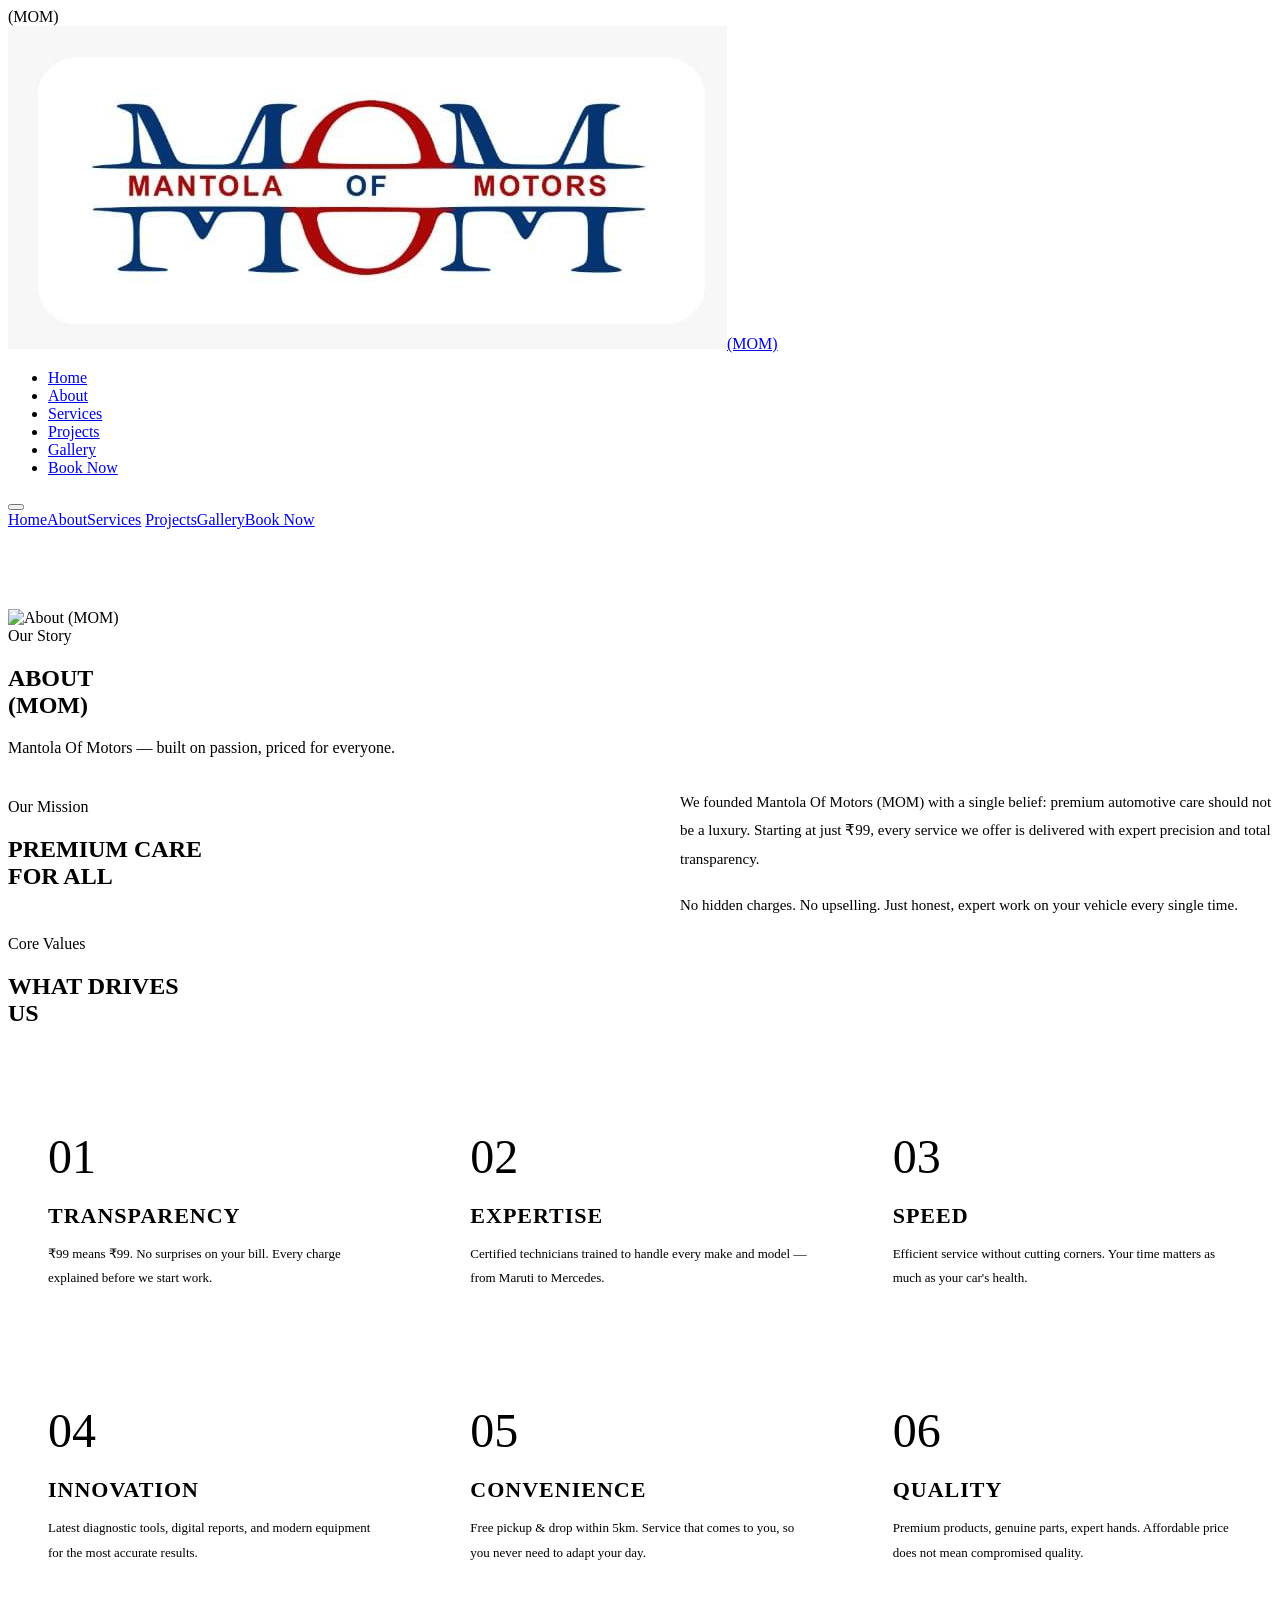
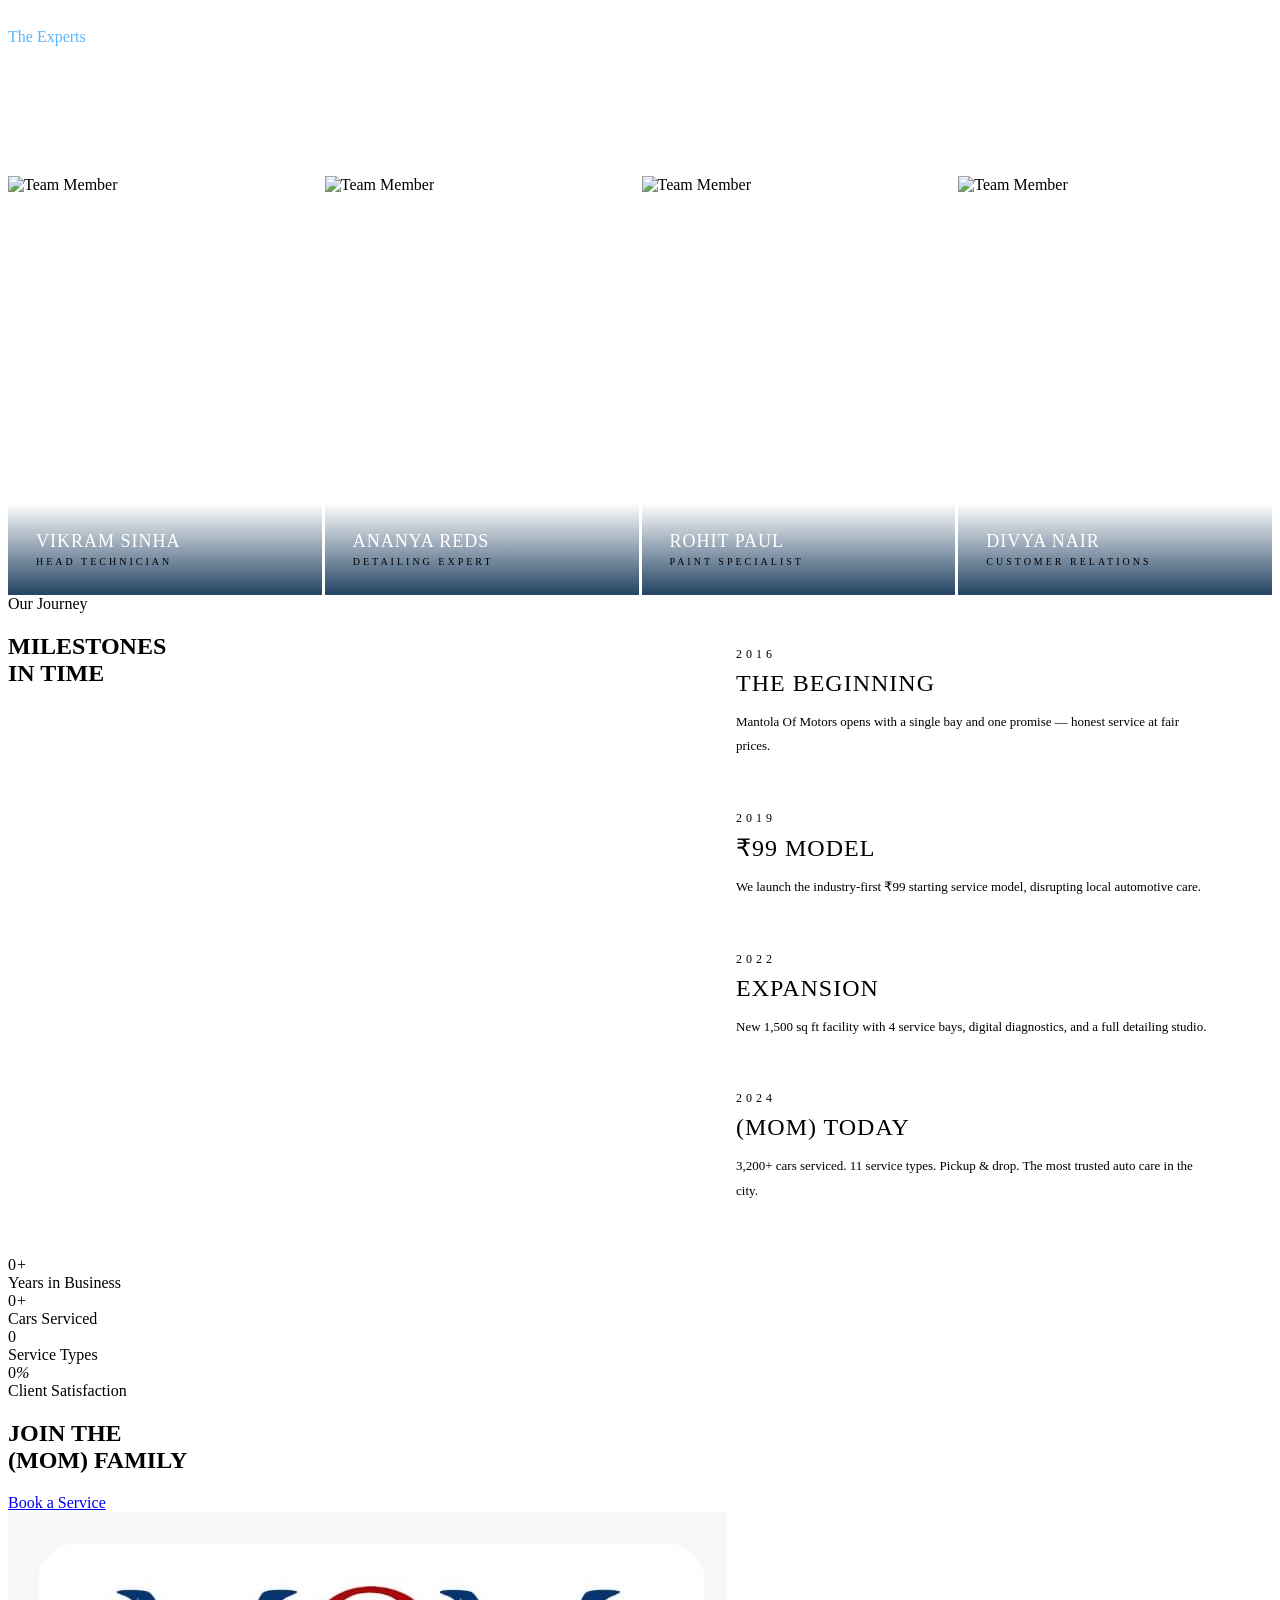
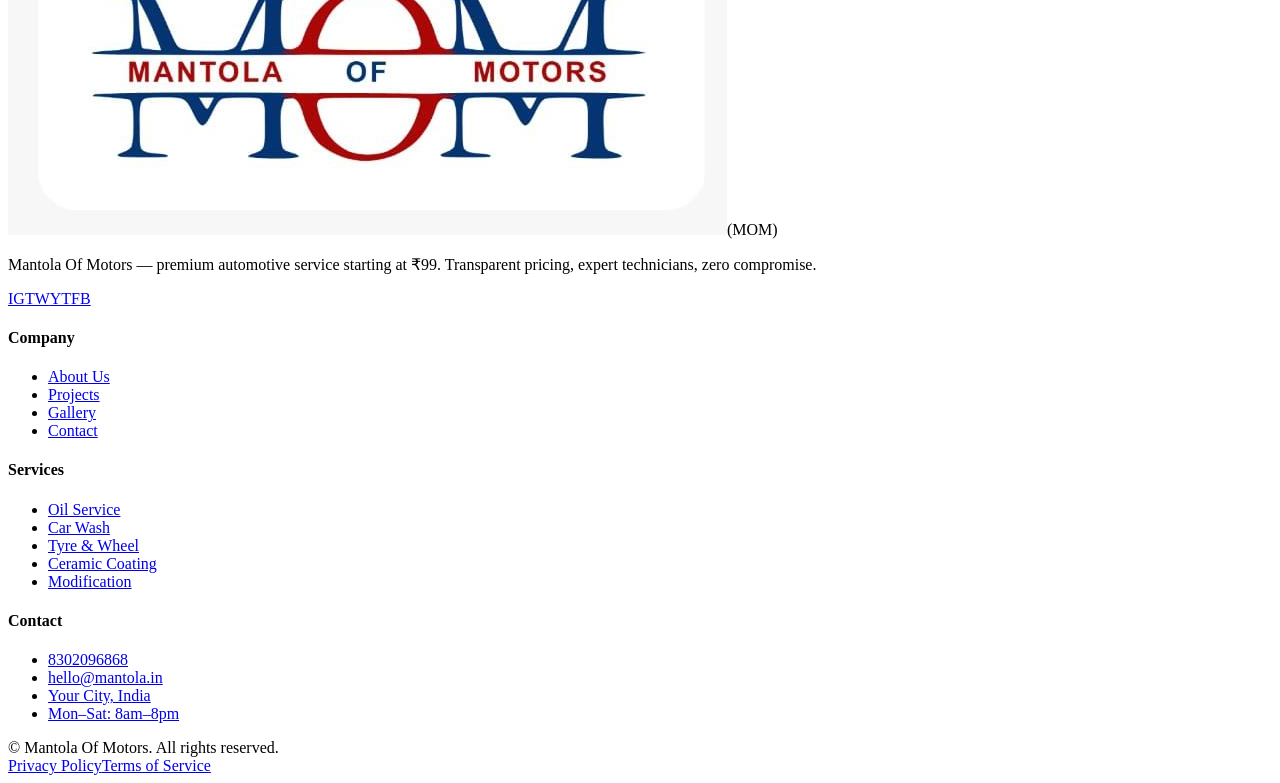
==== about.html @ 39c731e6 "Add files via upload" ====
﻿<!DOCTYPE html>
<html lang="en">
<head>
  <meta charset="UTF-8"/><meta name="viewport" content="width=device-width, initial-scale=1.0"/>
  <title>About — (MOM) Mantola Of Motors</title>
  <meta name="description" content="Discover the story, team and values behind Mantola Of Motors (MOM). Premium automotive service built on transparency, passion and expertise."/>
  
  
  <link rel="stylesheet" href="css/style.css"/><link rel="stylesheet" href="css/animations.css"/><link rel="stylesheet" href="css/responsive.css"/>
  <style>
    .values-grid{display:grid;grid-template-columns:repeat(3,1fr);gap:3px;margin-top:56px;}
    .value-card{background:var(--clr-white);border:1.5px solid var(--clr-border);padding:50px 40px;transition:border-color 0.4s,box-shadow 0.4s;}
    .value-card:hover{border-color:var(--clr-blue-deep);box-shadow:0 10px 36px var(--clr-shadow);}
    .value-num{font-family:var(--font-display);font-size:48px;color:var(--clr-blue-light);line-height:1;margin-bottom:16px;}
    .value-title{font-family:var(--font-display);font-size:22px;color:var(--clr-blue-navy);letter-spacing:1px;margin-bottom:12px;}
    .value-text{font-size:13px;color:var(--clr-text-muted);line-height:1.9;}
    .team-grid{display:grid;grid-template-columns:repeat(4,1fr);gap:3px;margin-top:56px;}
    .team-card{position:relative;overflow:hidden;aspect-ratio:3/4;}
    .team-card img{transition:transform 0.8s var(--ease-premium);filter:saturate(0.8);}
    .team-card:hover img{transform:scale(1.05);filter:saturate(1);}
    .team-card-info{position:absolute;bottom:0;left:0;right:0;padding:28px;background:linear-gradient(to top,rgba(11,47,82,0.9),transparent);}
    .team-name{font-family:var(--font-display);font-size:18px;color:white;letter-spacing:1px;}
    .team-role{font-size:10px;letter-spacing:3px;color:var(--clr-blue-mid);text-transform:uppercase;margin-top:4px;}
    .timeline{position:relative;padding-left:56px;margin-top:52px;}
    .timeline::before{content:'';position:absolute;left:0;top:0;bottom:0;width:2px;background:var(--clr-border);}
    .timeline-item{position:relative;margin-bottom:52px;}
    .timeline-item::before{content:'';position:absolute;left:-60px;top:8px;width:10px;height:10px;border-radius:50%;background:var(--clr-blue-mid);box-shadow:0 0 0 4px var(--clr-blue-light);}
    .timeline-year{font-family:var(--font-display);font-size:12px;letter-spacing:4px;color:var(--clr-blue-mid);margin-bottom:8px;}
    .timeline-event{font-family:var(--font-display);font-size:24px;color:var(--clr-blue-navy);letter-spacing:1px;margin-bottom:8px;}
    .timeline-desc{font-size:13px;color:var(--clr-text-muted);line-height:1.9;max-width:480px;}
    @media(max-width:1024px){.values-grid{grid-template-columns:1fr 1fr;}.team-grid{grid-template-columns:1fr 1fr;}}
    @media(max-width:640px){.values-grid{grid-template-columns:1fr;}.timeline{padding-left:36px;}}
  </style>
</head>
<body>
<div id="page-loader" aria-hidden="true"><span class="loader-logo">(MOM)</span><div class="loader-bar-wrap"><div class="loader-bar"></div></div></div>
<header>
  <nav class="navbar nav-scrolled" id="navbar">
    <a href="index.html" class="nav-logo"><img src="logo.png" alt="(MOM)" class="nav-logo-img"/><span class="nav-logo-text">(MOM)</span></a>
    <ul class="nav-links">
      <li><a href="index.html">Home</a></li><li><a href="about.html" class="active">About</a></li>
      <li><a href="services.html">Services</a></li><li><a href="projects.html">Projects</a></li>
      <li><a href="gallery.html">Gallery</a></li><li><a href="contact.html" class="nav-cta">Book Now</a></li>
    </ul>
    <button class="nav-hamburger" id="hamburger" aria-label="Toggle Menu"><span></span><span></span><span></span></button>
  </nav>
  <nav class="nav-mobile" id="nav-mobile">
    <a href="index.html">Home</a><a href="about.html">About</a><a href="services.html">Services</a>
    <a href="projects.html">Projects</a><a href="gallery.html">Gallery</a><a href="contact.html">Book Now</a>
  </nav>
</header>
<main>
  <section class="page-hero" style="padding-top:80px">
    <div class="page-hero-bg"><img src="images/about/about-main.jpg" alt="About (MOM)"/></div>
    <div class="container page-hero-content">
      <span class="page-hero-label">Our Story</span>
      <h1 class="page-hero-title reveal">ABOUT<br/>(MOM)</h1>
      <p class="page-hero-sub reveal">Mantola Of Motors — built on passion, priced for everyone.</p>
    </div>
  </section>

  <section class="section">
    <div class="container">
      <div style="display:grid;grid-template-columns:1fr 1fr;gap:80px;align-items:center">
        <div>
          <div class="section-label reveal"><span>Our Mission</span></div>
          <h2 class="section-title reveal" style="transition-delay:0.1s">PREMIUM CARE<br/>FOR ALL</h2>
        </div>
        <div>
          <p style="font-size:15px;color:var(--clr-text-mid);line-height:1.9" class="reveal">We founded Mantola Of Motors (MOM) with a single belief: premium automotive care should not be a luxury. Starting at just ₹99, every service we offer is delivered with expert precision and total transparency.</p>
          <p style="font-size:15px;color:var(--clr-text-mid);line-height:1.9;margin-top:18px" class="reveal" style="transition-delay:0.15s">No hidden charges. No upselling. Just honest, expert work on your vehicle every single time.</p>
        </div>
      </div>
    </div>
  </section>
  <div class="divider"></div>

  <section class="section" style="background:var(--clr-bg)">
    <div class="container">
      <div class="section-label reveal"><span>Core Values</span></div>
      <h2 class="section-title reveal" style="transition-delay:0.1s">WHAT DRIVES<br/>US</h2>
      <div class="values-grid stagger-children">
        <div class="value-card"><div class="value-num">01</div><h3 class="value-title">TRANSPARENCY</h3><p class="value-text">₹99 means ₹99. No surprises on your bill. Every charge explained before we start work.</p></div>
        <div class="value-card"><div class="value-num">02</div><h3 class="value-title">EXPERTISE</h3><p class="value-text">Certified technicians trained to handle every make and model — from Maruti to Mercedes.</p></div>
        <div class="value-card"><div class="value-num">03</div><h3 class="value-title">SPEED</h3><p class="value-text">Efficient service without cutting corners. Your time matters as much as your car's health.</p></div>
        <div class="value-card"><div class="value-num">04</div><h3 class="value-title">INNOVATION</h3><p class="value-text">Latest diagnostic tools, digital reports, and modern equipment for the most accurate results.</p></div>
        <div class="value-card"><div class="value-num">05</div><h3 class="value-title">CONVENIENCE</h3><p class="value-text">Free pickup &amp; drop within 5km. Service that comes to you, so you never need to adapt your day.</p></div>
        <div class="value-card"><div class="value-num">06</div><h3 class="value-title">QUALITY</h3><p class="value-text">Premium products, genuine parts, expert hands. Affordable price does not mean compromised quality.</p></div>
      </div>
    </div>
  </section>

  <section class="section" style="background:var(--clr-blue-navy)">
    <div class="container">
      <div class="section-label reveal" style="--clr-blue-mid:#58b7ff"><span style="color:var(--clr-blue-mid)">The Experts</span></div>
      <h2 class="section-title reveal" style="color:white;transition-delay:0.1s">MEET THE<br/>TEAM</h2>
      <div class="team-grid">
        <div class="team-card img-reveal"><img src="images/about/team1.jpg" alt="Team Member"/><div class="team-card-info"><div class="team-name">VIKRAM SINHA</div><div class="team-role">Head Technician</div></div></div>
        <div class="team-card img-reveal"><img src="images/about/team2.jpg" alt="Team Member"/><div class="team-card-info"><div class="team-name">ANANYA REDS</div><div class="team-role">Detailing Expert</div></div></div>
        <div class="team-card img-reveal"><img src="images/about/team3.jpg" alt="Team Member"/><div class="team-card-info"><div class="team-name">ROHIT PAUL</div><div class="team-role">Paint Specialist</div></div></div>
        <div class="team-card img-reveal"><img src="images/about/team4.jpg" alt="Team Member"/><div class="team-card-info"><div class="team-name">DIVYA NAIR</div><div class="team-role">Customer Relations</div></div></div>
      </div>
    </div>
  </section>

  <section class="section">
    <div class="container">
      <div style="display:grid;grid-template-columns:1fr 1fr;gap:80px">
        <div><div class="section-label reveal"><span>Our Journey</span></div><h2 class="section-title reveal" style="transition-delay:0.1s">MILESTONES<br/>IN TIME</h2></div>
        <div class="timeline">
          <div class="timeline-item reveal"><div class="timeline-year">2016</div><div class="timeline-event">THE BEGINNING</div><p class="timeline-desc">Mantola Of Motors opens with a single bay and one promise — honest service at fair prices.</p></div>
          <div class="timeline-item reveal" style="transition-delay:0.1s"><div class="timeline-year">2019</div><div class="timeline-event">₹99 MODEL</div><p class="timeline-desc">We launch the industry-first ₹99 starting service model, disrupting local automotive care.</p></div>
          <div class="timeline-item reveal" style="transition-delay:0.2s"><div class="timeline-year">2022</div><div class="timeline-event">EXPANSION</div><p class="timeline-desc">New 1,500 sq ft facility with 4 service bays, digital diagnostics, and a full detailing studio.</p></div>
          <div class="timeline-item reveal" style="transition-delay:0.3s"><div class="timeline-year">2024</div><div class="timeline-event">(MOM) TODAY</div><p class="timeline-desc">3,200+ cars serviced. 11 service types. Pickup &amp; drop. The most trusted auto care in the city.</p></div>
        </div>
      </div>
    </div>
  </section>

  <section class="stats-section">
    <div class="stats-grid">
      <div class="stat-item reveal"><div class="stat-number"><span data-count="8">0</span><em>+</em></div><div class="stat-label">Years in Business</div></div>
      <div class="stat-item reveal" style="transition-delay:0.1s"><div class="stat-number"><span data-count="3200">0</span><em>+</em></div><div class="stat-label">Cars Serviced</div></div>
      <div class="stat-item reveal" style="transition-delay:0.2s"><div class="stat-number"><span data-count="11">0</span></div><div class="stat-label">Service Types</div></div>
      <div class="stat-item reveal" style="transition-delay:0.3s"><div class="stat-number"><span data-count="99">0</span><em>%</em></div><div class="stat-label">Client Satisfaction</div></div>
    </div>
  </section>

  <section class="cta-section">
    <div class="cta-content container">
      <h2 class="cta-title reveal">JOIN THE<br/>(MOM) FAMILY</h2>
      <div class="cta-buttons">
        <a href="contact.html" class="btn btn-white btn-arrow">Book a Service</a>
        <a href="services.html" class="btn" style="border-color:rgba(255,255,255,0.35);color:white;background:transparent">Our Services</a>
      </div>
    </div>
  </section>
</main>

<footer class="footer">
  <div class="container">
    <div class="footer-grid">
      <div class="footer-brand"><div class="footer-brand-logo"><img src="logo.png" alt="(MOM)"/><span class="footer-brand-name">(MOM)</span></div><p class="footer-tagline">Mantola Of Motors — premium automotive service starting at ₹99. Transparent pricing, expert technicians, zero compromise.</p><div class="footer-social"><a href="#" aria-label="Instagram">IG</a><a href="#" aria-label="Twitter">TW</a><a href="#" aria-label="YouTube">YT</a><a href="#" aria-label="Facebook">FB</a></div></div>
      <div class="footer-col"><h4 class="footer-col-title">Company</h4><ul class="footer-col-links"><li><a href="about.html">About Us</a></li><li><a href="projects.html">Projects</a></li><li><a href="gallery.html">Gallery</a></li><li><a href="contact.html">Contact</a></li></ul></div>
      <div class="footer-col"><h4 class="footer-col-title">Services</h4><ul class="footer-col-links"><li><a href="service-pages/engine-service.html">Oil Service</a></li><li><a href="service-pages/car-wash.html">Car Wash</a></li><li><a href="service-pages/tire-service.html">Tyre &amp; Wheel</a></li><li><a href="service-pages/ceramic-coating.html">Ceramic Coating</a></li><li><a href="service-pages/modification.html">Modification</a></li></ul></div>
      <div class="footer-col"><h4 class="footer-col-title">Contact</h4><ul class="footer-col-links"><li><a href="tel:8302096868">8302096868</a></li><li><a href="mailto:hello@mantola.in">hello@mantola.in</a></li><li><a href="#">Your City, India</a></li><li><a href="#">Mon–Sat: 8am–8pm</a></li></ul></div>
    </div>
    <div class="footer-bottom"><span class="footer-copy">&copy; <span data-year></span> Mantola Of Motors. All rights reserved.</span><div class="footer-legal"><a href="#">Privacy Policy</a><a href="#">Terms of Service</a></div></div>
  </div>
</footer>
<script src="js/main.js"></script><script src="js/navigation.js"></script><script src="js/animations.js"></script>
</body></html>
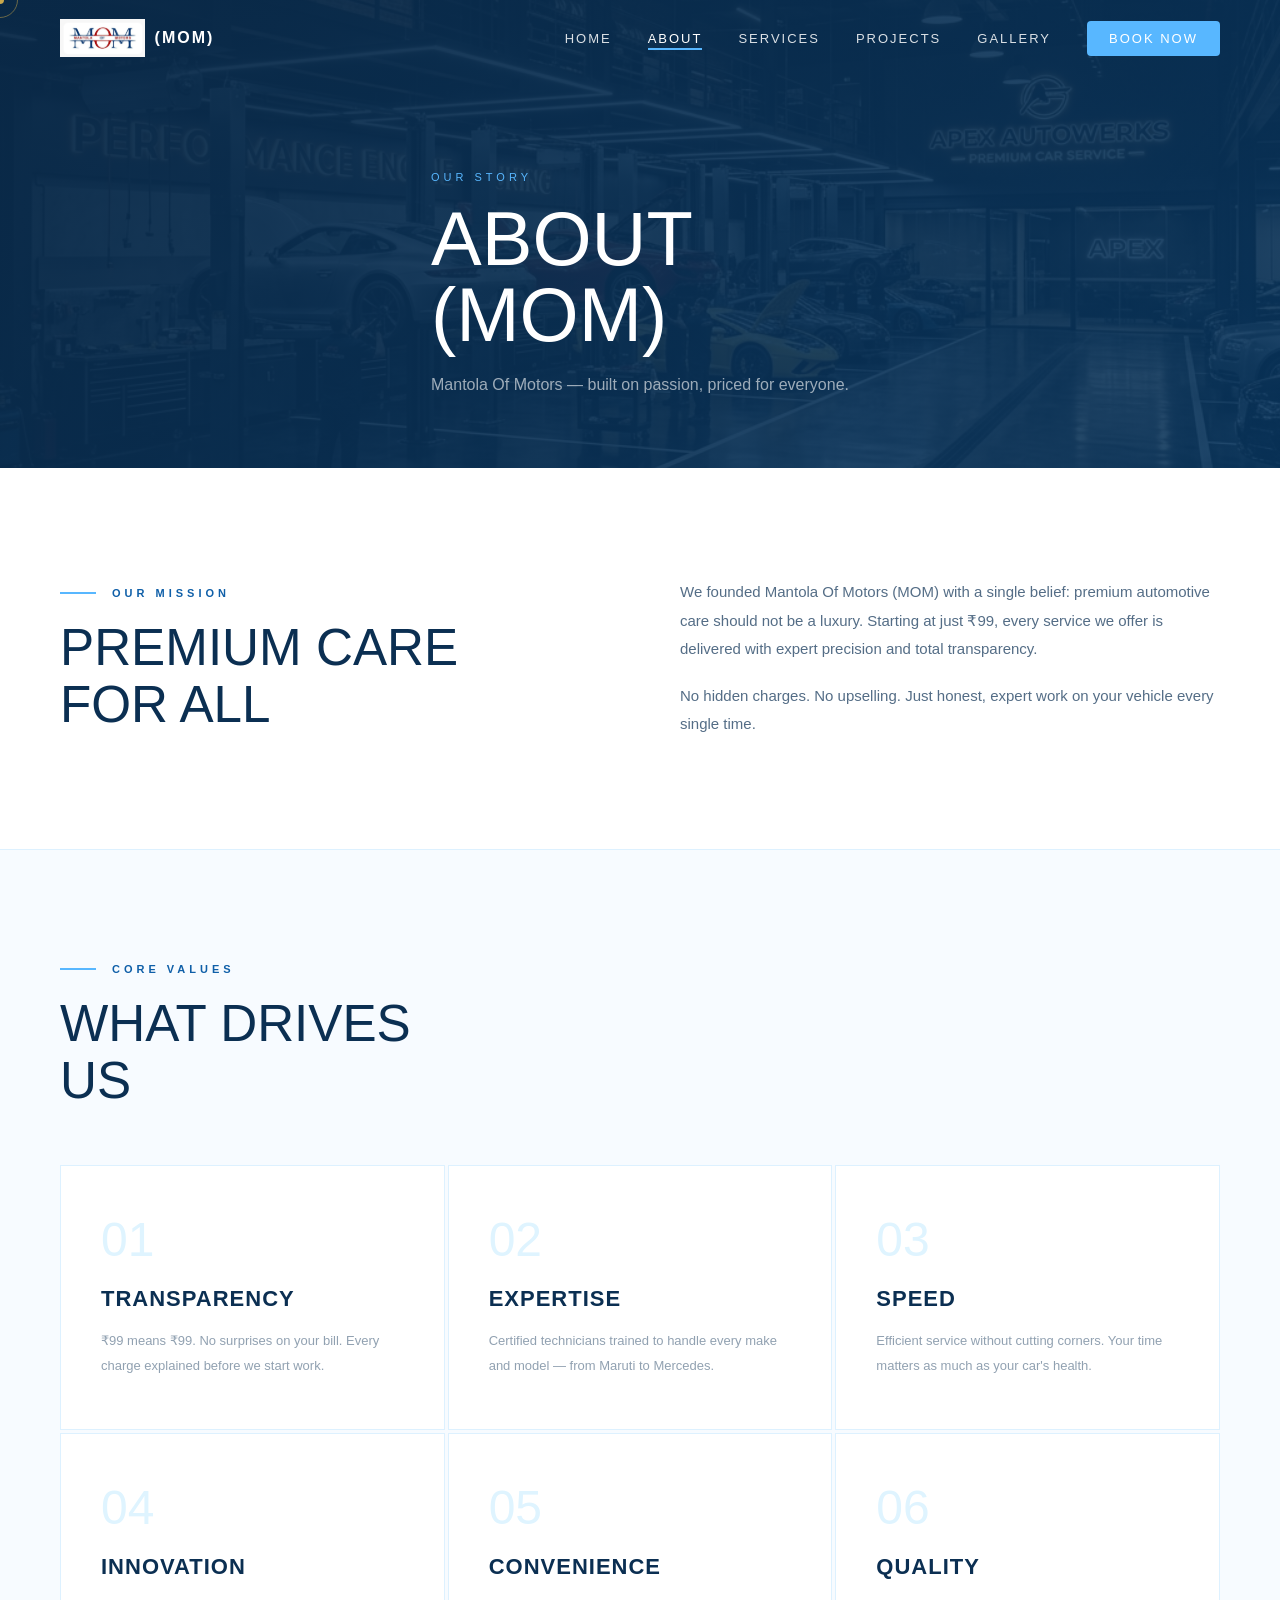
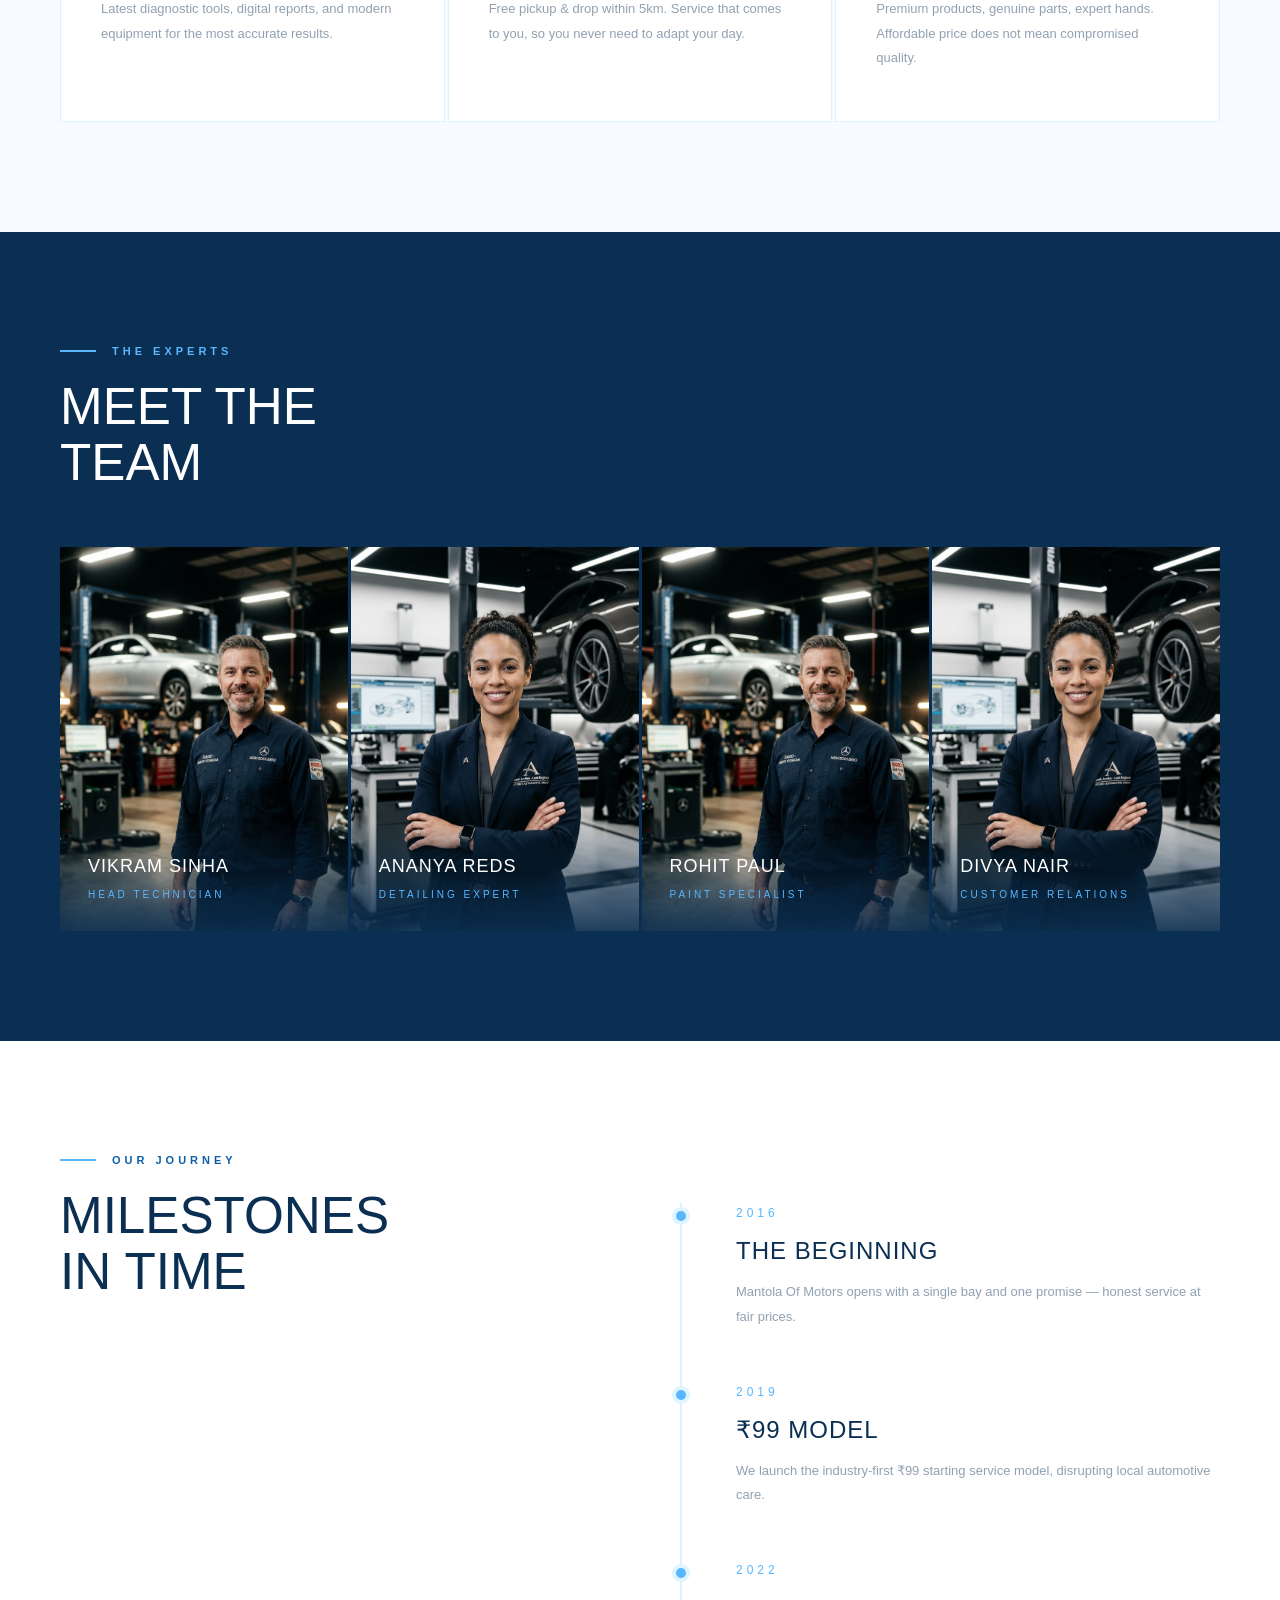
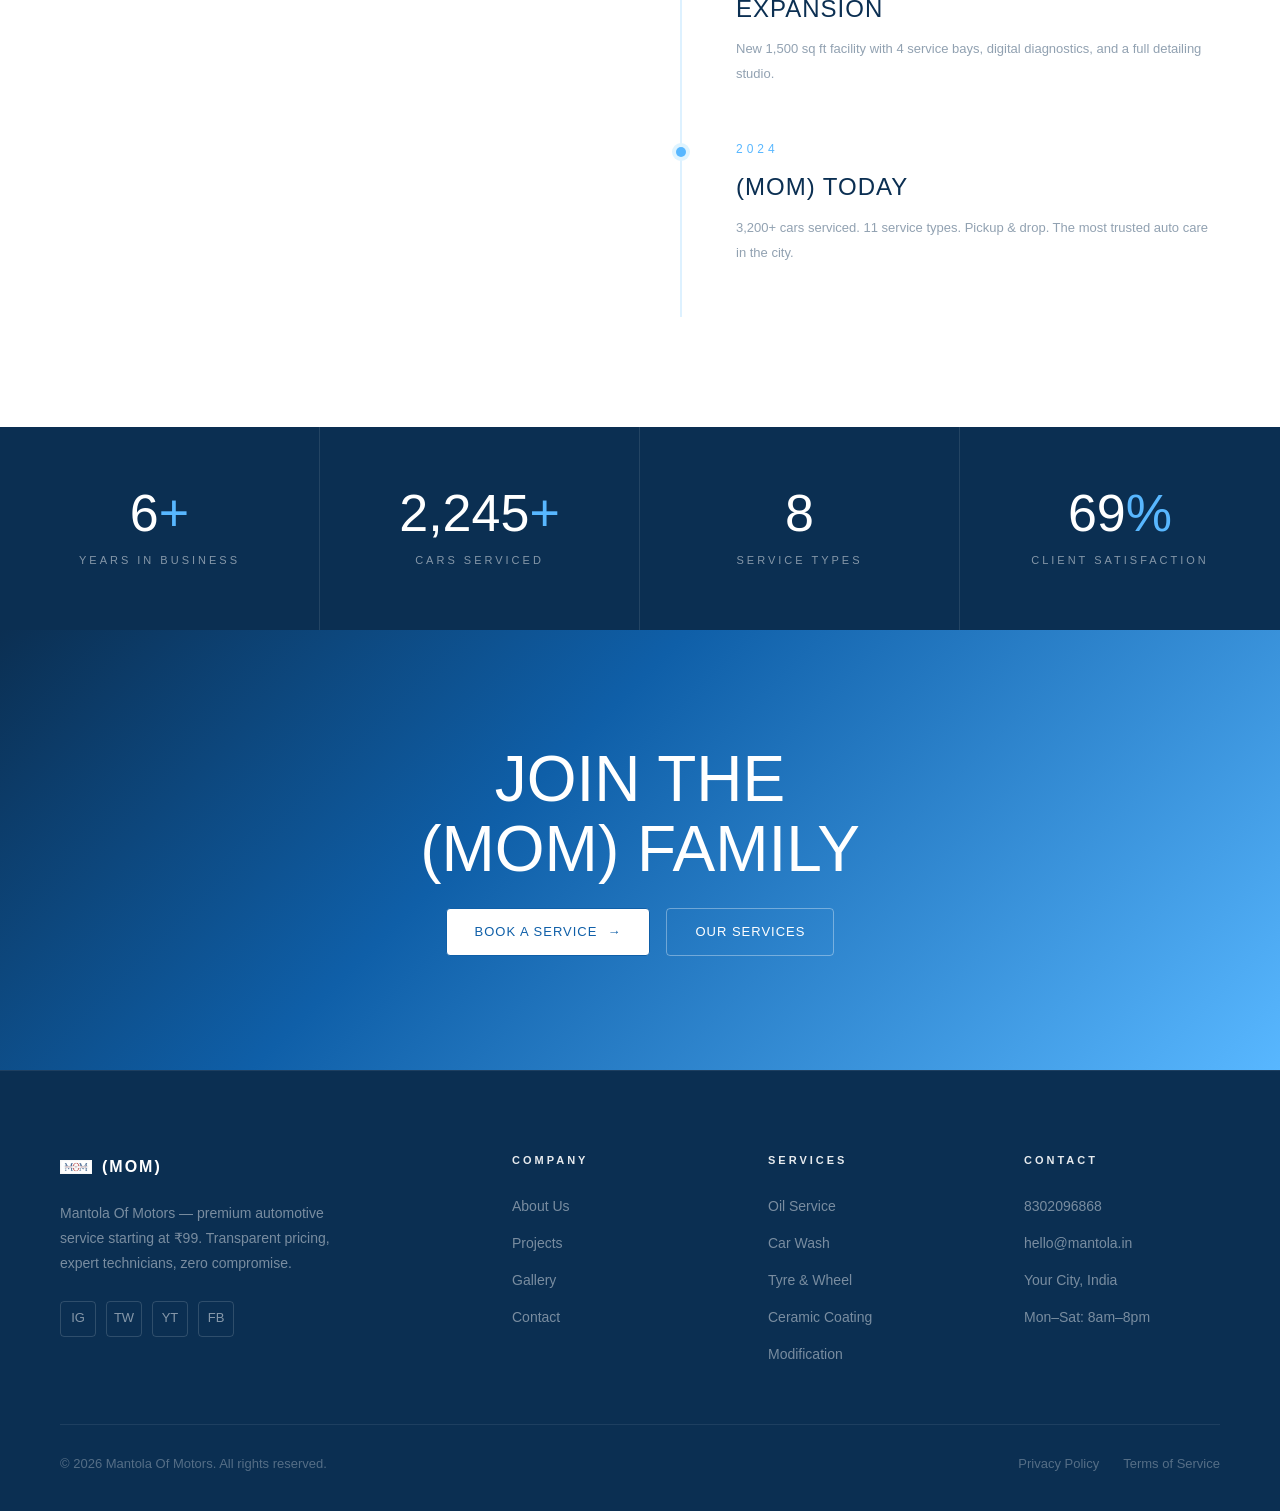
==== commit e6be0a68: "Update loader logo text from '(MOM)' to 'MOM'" ====
--- a/about.html
+++ b/about.html
@@ -1,153 +1,153 @@
-﻿<!DOCTYPE html>
-<html lang="en">
-<head>
-  <meta charset="UTF-8"/><meta name="viewport" content="width=device-width, initial-scale=1.0"/>
-  <title>About — (MOM) Mantola Of Motors</title>
-  <meta name="description" content="Discover the story, team and values behind Mantola Of Motors (MOM). Premium automotive service built on transparency, passion and expertise."/>
-  
-  
-  <link rel="stylesheet" href="css/style.css"/><link rel="stylesheet" href="css/animations.css"/><link rel="stylesheet" href="css/responsive.css"/>
-  <style>
-    .values-grid{display:grid;grid-template-columns:repeat(3,1fr);gap:3px;margin-top:56px;}
-    .value-card{background:var(--clr-white);border:1.5px solid var(--clr-border);padding:50px 40px;transition:border-color 0.4s,box-shadow 0.4s;}
-    .value-card:hover{border-color:var(--clr-blue-deep);box-shadow:0 10px 36px var(--clr-shadow);}
-    .value-num{font-family:var(--font-display);font-size:48px;color:var(--clr-blue-light);line-height:1;margin-bottom:16px;}
-    .value-title{font-family:var(--font-display);font-size:22px;color:var(--clr-blue-navy);letter-spacing:1px;margin-bottom:12px;}
-    .value-text{font-size:13px;color:var(--clr-text-muted);line-height:1.9;}
-    .team-grid{display:grid;grid-template-columns:repeat(4,1fr);gap:3px;margin-top:56px;}
-    .team-card{position:relative;overflow:hidden;aspect-ratio:3/4;}
-    .team-card img{transition:transform 0.8s var(--ease-premium);filter:saturate(0.8);}
-    .team-card:hover img{transform:scale(1.05);filter:saturate(1);}
-    .team-card-info{position:absolute;bottom:0;left:0;right:0;padding:28px;background:linear-gradient(to top,rgba(11,47,82,0.9),transparent);}
-    .team-name{font-family:var(--font-display);font-size:18px;color:white;letter-spacing:1px;}
-    .team-role{font-size:10px;letter-spacing:3px;color:var(--clr-blue-mid);text-transform:uppercase;margin-top:4px;}
-    .timeline{position:relative;padding-left:56px;margin-top:52px;}
-    .timeline::before{content:'';position:absolute;left:0;top:0;bottom:0;width:2px;background:var(--clr-border);}
-    .timeline-item{position:relative;margin-bottom:52px;}
-    .timeline-item::before{content:'';position:absolute;left:-60px;top:8px;width:10px;height:10px;border-radius:50%;background:var(--clr-blue-mid);box-shadow:0 0 0 4px var(--clr-blue-light);}
-    .timeline-year{font-family:var(--font-display);font-size:12px;letter-spacing:4px;color:var(--clr-blue-mid);margin-bottom:8px;}
-    .timeline-event{font-family:var(--font-display);font-size:24px;color:var(--clr-blue-navy);letter-spacing:1px;margin-bottom:8px;}
-    .timeline-desc{font-size:13px;color:var(--clr-text-muted);line-height:1.9;max-width:480px;}
-    @media(max-width:1024px){.values-grid{grid-template-columns:1fr 1fr;}.team-grid{grid-template-columns:1fr 1fr;}}
-    @media(max-width:640px){.values-grid{grid-template-columns:1fr;}.timeline{padding-left:36px;}}
-  </style>
-</head>
-<body>
-<div id="page-loader" aria-hidden="true"><span class="loader-logo">(MOM)</span><div class="loader-bar-wrap"><div class="loader-bar"></div></div></div>
-<header>
-  <nav class="navbar nav-scrolled" id="navbar">
-    <a href="index.html" class="nav-logo"><img src="logo.png" alt="(MOM)" class="nav-logo-img"/><span class="nav-logo-text">(MOM)</span></a>
-    <ul class="nav-links">
-      <li><a href="index.html">Home</a></li><li><a href="about.html" class="active">About</a></li>
-      <li><a href="services.html">Services</a></li><li><a href="projects.html">Projects</a></li>
-      <li><a href="gallery.html">Gallery</a></li><li><a href="contact.html" class="nav-cta">Book Now</a></li>
-    </ul>
-    <button class="nav-hamburger" id="hamburger" aria-label="Toggle Menu"><span></span><span></span><span></span></button>
-  </nav>
-  <nav class="nav-mobile" id="nav-mobile">
-    <a href="index.html">Home</a><a href="about.html">About</a><a href="services.html">Services</a>
-    <a href="projects.html">Projects</a><a href="gallery.html">Gallery</a><a href="contact.html">Book Now</a>
-  </nav>
-</header>
-<main>
-  <section class="page-hero" style="padding-top:80px">
-    <div class="page-hero-bg"><img src="images/about/about-main.jpg" alt="About (MOM)"/></div>
-    <div class="container page-hero-content">
-      <span class="page-hero-label">Our Story</span>
-      <h1 class="page-hero-title reveal">ABOUT<br/>(MOM)</h1>
-      <p class="page-hero-sub reveal">Mantola Of Motors — built on passion, priced for everyone.</p>
-    </div>
-  </section>
-
-  <section class="section">
-    <div class="container">
-      <div style="display:grid;grid-template-columns:1fr 1fr;gap:80px;align-items:center">
-        <div>
-          <div class="section-label reveal"><span>Our Mission</span></div>
-          <h2 class="section-title reveal" style="transition-delay:0.1s">PREMIUM CARE<br/>FOR ALL</h2>
-        </div>
-        <div>
-          <p style="font-size:15px;color:var(--clr-text-mid);line-height:1.9" class="reveal">We founded Mantola Of Motors (MOM) with a single belief: premium automotive care should not be a luxury. Starting at just ₹99, every service we offer is delivered with expert precision and total transparency.</p>
-          <p style="font-size:15px;color:var(--clr-text-mid);line-height:1.9;margin-top:18px" class="reveal" style="transition-delay:0.15s">No hidden charges. No upselling. Just honest, expert work on your vehicle every single time.</p>
-        </div>
-      </div>
-    </div>
-  </section>
-  <div class="divider"></div>
-
-  <section class="section" style="background:var(--clr-bg)">
-    <div class="container">
-      <div class="section-label reveal"><span>Core Values</span></div>
-      <h2 class="section-title reveal" style="transition-delay:0.1s">WHAT DRIVES<br/>US</h2>
-      <div class="values-grid stagger-children">
-        <div class="value-card"><div class="value-num">01</div><h3 class="value-title">TRANSPARENCY</h3><p class="value-text">₹99 means ₹99. No surprises on your bill. Every charge explained before we start work.</p></div>
-        <div class="value-card"><div class="value-num">02</div><h3 class="value-title">EXPERTISE</h3><p class="value-text">Certified technicians trained to handle every make and model — from Maruti to Mercedes.</p></div>
-        <div class="value-card"><div class="value-num">03</div><h3 class="value-title">SPEED</h3><p class="value-text">Efficient service without cutting corners. Your time matters as much as your car's health.</p></div>
-        <div class="value-card"><div class="value-num">04</div><h3 class="value-title">INNOVATION</h3><p class="value-text">Latest diagnostic tools, digital reports, and modern equipment for the most accurate results.</p></div>
-        <div class="value-card"><div class="value-num">05</div><h3 class="value-title">CONVENIENCE</h3><p class="value-text">Free pickup &amp; drop within 5km. Service that comes to you, so you never need to adapt your day.</p></div>
-        <div class="value-card"><div class="value-num">06</div><h3 class="value-title">QUALITY</h3><p class="value-text">Premium products, genuine parts, expert hands. Affordable price does not mean compromised quality.</p></div>
-      </div>
-    </div>
-  </section>
-
-  <section class="section" style="background:var(--clr-blue-navy)">
-    <div class="container">
-      <div class="section-label reveal" style="--clr-blue-mid:#58b7ff"><span style="color:var(--clr-blue-mid)">The Experts</span></div>
-      <h2 class="section-title reveal" style="color:white;transition-delay:0.1s">MEET THE<br/>TEAM</h2>
-      <div class="team-grid">
-        <div class="team-card img-reveal"><img src="images/about/team1.jpg" alt="Team Member"/><div class="team-card-info"><div class="team-name">VIKRAM SINHA</div><div class="team-role">Head Technician</div></div></div>
-        <div class="team-card img-reveal"><img src="images/about/team2.jpg" alt="Team Member"/><div class="team-card-info"><div class="team-name">ANANYA REDS</div><div class="team-role">Detailing Expert</div></div></div>
-        <div class="team-card img-reveal"><img src="images/about/team3.jpg" alt="Team Member"/><div class="team-card-info"><div class="team-name">ROHIT PAUL</div><div class="team-role">Paint Specialist</div></div></div>
-        <div class="team-card img-reveal"><img src="images/about/team4.jpg" alt="Team Member"/><div class="team-card-info"><div class="team-name">DIVYA NAIR</div><div class="team-role">Customer Relations</div></div></div>
-      </div>
-    </div>
-  </section>
-
-  <section class="section">
-    <div class="container">
-      <div style="display:grid;grid-template-columns:1fr 1fr;gap:80px">
-        <div><div class="section-label reveal"><span>Our Journey</span></div><h2 class="section-title reveal" style="transition-delay:0.1s">MILESTONES<br/>IN TIME</h2></div>
-        <div class="timeline">
-          <div class="timeline-item reveal"><div class="timeline-year">2016</div><div class="timeline-event">THE BEGINNING</div><p class="timeline-desc">Mantola Of Motors opens with a single bay and one promise — honest service at fair prices.</p></div>
-          <div class="timeline-item reveal" style="transition-delay:0.1s"><div class="timeline-year">2019</div><div class="timeline-event">₹99 MODEL</div><p class="timeline-desc">We launch the industry-first ₹99 starting service model, disrupting local automotive care.</p></div>
-          <div class="timeline-item reveal" style="transition-delay:0.2s"><div class="timeline-year">2022</div><div class="timeline-event">EXPANSION</div><p class="timeline-desc">New 1,500 sq ft facility with 4 service bays, digital diagnostics, and a full detailing studio.</p></div>
-          <div class="timeline-item reveal" style="transition-delay:0.3s"><div class="timeline-year">2024</div><div class="timeline-event">(MOM) TODAY</div><p class="timeline-desc">3,200+ cars serviced. 11 service types. Pickup &amp; drop. The most trusted auto care in the city.</p></div>
-        </div>
-      </div>
-    </div>
-  </section>
-
-  <section class="stats-section">
-    <div class="stats-grid">
-      <div class="stat-item reveal"><div class="stat-number"><span data-count="8">0</span><em>+</em></div><div class="stat-label">Years in Business</div></div>
-      <div class="stat-item reveal" style="transition-delay:0.1s"><div class="stat-number"><span data-count="3200">0</span><em>+</em></div><div class="stat-label">Cars Serviced</div></div>
-      <div class="stat-item reveal" style="transition-delay:0.2s"><div class="stat-number"><span data-count="11">0</span></div><div class="stat-label">Service Types</div></div>
-      <div class="stat-item reveal" style="transition-delay:0.3s"><div class="stat-number"><span data-count="99">0</span><em>%</em></div><div class="stat-label">Client Satisfaction</div></div>
-    </div>
-  </section>
-
-  <section class="cta-section">
-    <div class="cta-content container">
-      <h2 class="cta-title reveal">JOIN THE<br/>(MOM) FAMILY</h2>
-      <div class="cta-buttons">
-        <a href="contact.html" class="btn btn-white btn-arrow">Book a Service</a>
-        <a href="services.html" class="btn" style="border-color:rgba(255,255,255,0.35);color:white;background:transparent">Our Services</a>
-      </div>
-    </div>
-  </section>
-</main>
-
-<footer class="footer">
-  <div class="container">
-    <div class="footer-grid">
-      <div class="footer-brand"><div class="footer-brand-logo"><img src="logo.png" alt="(MOM)"/><span class="footer-brand-name">(MOM)</span></div><p class="footer-tagline">Mantola Of Motors — premium automotive service starting at ₹99. Transparent pricing, expert technicians, zero compromise.</p><div class="footer-social"><a href="#" aria-label="Instagram">IG</a><a href="#" aria-label="Twitter">TW</a><a href="#" aria-label="YouTube">YT</a><a href="#" aria-label="Facebook">FB</a></div></div>
-      <div class="footer-col"><h4 class="footer-col-title">Company</h4><ul class="footer-col-links"><li><a href="about.html">About Us</a></li><li><a href="projects.html">Projects</a></li><li><a href="gallery.html">Gallery</a></li><li><a href="contact.html">Contact</a></li></ul></div>
-      <div class="footer-col"><h4 class="footer-col-title">Services</h4><ul class="footer-col-links"><li><a href="service-pages/engine-service.html">Oil Service</a></li><li><a href="service-pages/car-wash.html">Car Wash</a></li><li><a href="service-pages/tire-service.html">Tyre &amp; Wheel</a></li><li><a href="service-pages/ceramic-coating.html">Ceramic Coating</a></li><li><a href="service-pages/modification.html">Modification</a></li></ul></div>
-      <div class="footer-col"><h4 class="footer-col-title">Contact</h4><ul class="footer-col-links"><li><a href="tel:8302096868">8302096868</a></li><li><a href="mailto:hello@mantola.in">hello@mantola.in</a></li><li><a href="#">Your City, India</a></li><li><a href="#">Mon–Sat: 8am–8pm</a></li></ul></div>
-    </div>
-    <div class="footer-bottom"><span class="footer-copy">&copy; <span data-year></span> Mantola Of Motors. All rights reserved.</span><div class="footer-legal"><a href="#">Privacy Policy</a><a href="#">Terms of Service</a></div></div>
-  </div>
-</footer>
-<script src="js/main.js"></script><script src="js/navigation.js"></script><script src="js/animations.js"></script>
-</body></html>
+﻿<!DOCTYPE html>
+<html lang="en">
+<head>
+  <meta charset="UTF-8"/><meta name="viewport" content="width=device-width, initial-scale=1.0"/>
+  <title>About — (MOM) Mantola Of Motors</title>
+  <meta name="description" content="Discover the story, team and values behind Mantola Of Motors (MOM). Premium automotive service built on transparency, passion and expertise."/>
+  
+  
+  <link rel="stylesheet" href="css/style.css"/><link rel="stylesheet" href="css/animations.css"/><link rel="stylesheet" href="css/responsive.css"/>
+  <style>
+    .values-grid{display:grid;grid-template-columns:repeat(3,1fr);gap:3px;margin-top:56px;}
+    .value-card{background:var(--clr-white);border:1.5px solid var(--clr-border);padding:50px 40px;transition:border-color 0.4s,box-shadow 0.4s;}
+    .value-card:hover{border-color:var(--clr-blue-deep);box-shadow:0 10px 36px var(--clr-shadow);}
+    .value-num{font-family:var(--font-display);font-size:48px;color:var(--clr-blue-light);line-height:1;margin-bottom:16px;}
+    .value-title{font-family:var(--font-display);font-size:22px;color:var(--clr-blue-navy);letter-spacing:1px;margin-bottom:12px;}
+    .value-text{font-size:13px;color:var(--clr-text-muted);line-height:1.9;}
+    .team-grid{display:grid;grid-template-columns:repeat(4,1fr);gap:3px;margin-top:56px;}
+    .team-card{position:relative;overflow:hidden;aspect-ratio:3/4;}
+    .team-card img{transition:transform 0.8s var(--ease-premium);filter:saturate(0.8);}
+    .team-card:hover img{transform:scale(1.05);filter:saturate(1);}
+    .team-card-info{position:absolute;bottom:0;left:0;right:0;padding:28px;background:linear-gradient(to top,rgba(11,47,82,0.9),transparent);}
+    .team-name{font-family:var(--font-display);font-size:18px;color:white;letter-spacing:1px;}
+    .team-role{font-size:10px;letter-spacing:3px;color:var(--clr-blue-mid);text-transform:uppercase;margin-top:4px;}
+    .timeline{position:relative;padding-left:56px;margin-top:52px;}
+    .timeline::before{content:'';position:absolute;left:0;top:0;bottom:0;width:2px;background:var(--clr-border);}
+    .timeline-item{position:relative;margin-bottom:52px;}
+    .timeline-item::before{content:'';position:absolute;left:-60px;top:8px;width:10px;height:10px;border-radius:50%;background:var(--clr-blue-mid);box-shadow:0 0 0 4px var(--clr-blue-light);}
+    .timeline-year{font-family:var(--font-display);font-size:12px;letter-spacing:4px;color:var(--clr-blue-mid);margin-bottom:8px;}
+    .timeline-event{font-family:var(--font-display);font-size:24px;color:var(--clr-blue-navy);letter-spacing:1px;margin-bottom:8px;}
+    .timeline-desc{font-size:13px;color:var(--clr-text-muted);line-height:1.9;max-width:480px;}
+    @media(max-width:1024px){.values-grid{grid-template-columns:1fr 1fr;}.team-grid{grid-template-columns:1fr 1fr;}}
+    @media(max-width:640px){.values-grid{grid-template-columns:1fr;}.timeline{padding-left:36px;}}
+  </style>
+</head>
+<body>
+<div id="page-loader" aria-hidden="true"><span class="loader-logo">MOM</span><div class="loader-bar-wrap"><div class="loader-bar"></div></div></div>
+<header>
+  <nav class="navbar nav-scrolled" id="navbar">
+    <a href="index.html" class="nav-logo"><img src="logo.png" alt="MOM" class="nav-logo-img"/><span class="nav-logo-text">(MOM)</span></a>
+    <ul class="nav-links">
+      <li><a href="index.html">Home</a></li><li><a href="about.html" class="active">About</a></li>
+      <li><a href="services.html">Services</a></li><li><a href="projects.html">Projects</a></li>
+      <li><a href="gallery.html">Gallery</a></li><li><a href="contact.html" class="nav-cta">Book Now</a></li>
+    </ul>
+    <button class="nav-hamburger" id="hamburger" aria-label="Toggle Menu"><span></span><span></span><span></span></button>
+  </nav>
+  <nav class="nav-mobile" id="nav-mobile">
+    <a href="index.html">Home</a><a href="about.html">About</a><a href="services.html">Services</a>
+    <a href="projects.html">Projects</a><a href="gallery.html">Gallery</a><a href="contact.html">Book Now</a>
+  </nav>
+</header>
+<main>
+  <section class="page-hero" style="padding-top:80px">
+    <div class="page-hero-bg"><img src="images/about/about-main.jpg" alt="About (MOM)"/></div>
+    <div class="container page-hero-content">
+      <span class="page-hero-label">Our Story</span>
+      <h1 class="page-hero-title reveal">ABOUT<br/>(MOM)</h1>
+      <p class="page-hero-sub reveal">Mantola Of Motors — built on passion, priced for everyone.</p>
+    </div>
+  </section>
 
+  <section class="section">
+    <div class="container">
+      <div style="display:grid;grid-template-columns:1fr 1fr;gap:80px;align-items:center">
+        <div>
+          <div class="section-label reveal"><span>Our Mission</span></div>
+          <h2 class="section-title reveal" style="transition-delay:0.1s">PREMIUM CARE<br/>FOR ALL</h2>
+        </div>
+        <div>
+          <p style="font-size:15px;color:var(--clr-text-mid);line-height:1.9" class="reveal">We founded Mantola Of Motors (MOM) with a single belief: premium automotive care should not be a luxury. Starting at just ₹99, every service we offer is delivered with expert precision and total transparency.</p>
+          <p style="font-size:15px;color:var(--clr-text-mid);line-height:1.9;margin-top:18px" class="reveal" style="transition-delay:0.15s">No hidden charges. No upselling. Just honest, expert work on your vehicle every single time.</p>
+        </div>
+      </div>
+    </div>
+  </section>
+  <div class="divider"></div>
+
+  <section class="section" style="background:var(--clr-bg)">
+    <div class="container">
+      <div class="section-label reveal"><span>Core Values</span></div>
+      <h2 class="section-title reveal" style="transition-delay:0.1s">WHAT DRIVES<br/>US</h2>
+      <div class="values-grid stagger-children">
+        <div class="value-card"><div class="value-num">01</div><h3 class="value-title">TRANSPARENCY</h3><p class="value-text">₹99 means ₹99. No surprises on your bill. Every charge explained before we start work.</p></div>
+        <div class="value-card"><div class="value-num">02</div><h3 class="value-title">EXPERTISE</h3><p class="value-text">Certified technicians trained to handle every make and model — from Maruti to Mercedes.</p></div>
+        <div class="value-card"><div class="value-num">03</div><h3 class="value-title">SPEED</h3><p class="value-text">Efficient service without cutting corners. Your time matters as much as your car's health.</p></div>
+        <div class="value-card"><div class="value-num">04</div><h3 class="value-title">INNOVATION</h3><p class="value-text">Latest diagnostic tools, digital reports, and modern equipment for the most accurate results.</p></div>
+        <div class="value-card"><div class="value-num">05</div><h3 class="value-title">CONVENIENCE</h3><p class="value-text">Free pickup &amp; drop within 5km. Service that comes to you, so you never need to adapt your day.</p></div>
+        <div class="value-card"><div class="value-num">06</div><h3 class="value-title">QUALITY</h3><p class="value-text">Premium products, genuine parts, expert hands. Affordable price does not mean compromised quality.</p></div>
+      </div>
+    </div>
+  </section>
+
+  <section class="section" style="background:var(--clr-blue-navy)">
+    <div class="container">
+      <div class="section-label reveal" style="--clr-blue-mid:#58b7ff"><span style="color:var(--clr-blue-mid)">The Experts</span></div>
+      <h2 class="section-title reveal" style="color:white;transition-delay:0.1s">MEET THE<br/>TEAM</h2>
+      <div class="team-grid">
+        <div class="team-card img-reveal"><img src="images/about/team1.jpg" alt="Team Member"/><div class="team-card-info"><div class="team-name">VIKRAM SINHA</div><div class="team-role">Head Technician</div></div></div>
+        <div class="team-card img-reveal"><img src="images/about/team2.jpg" alt="Team Member"/><div class="team-card-info"><div class="team-name">ANANYA REDS</div><div class="team-role">Detailing Expert</div></div></div>
+        <div class="team-card img-reveal"><img src="images/about/team3.jpg" alt="Team Member"/><div class="team-card-info"><div class="team-name">ROHIT PAUL</div><div class="team-role">Paint Specialist</div></div></div>
+        <div class="team-card img-reveal"><img src="images/about/team4.jpg" alt="Team Member"/><div class="team-card-info"><div class="team-name">DIVYA NAIR</div><div class="team-role">Customer Relations</div></div></div>
+      </div>
+    </div>
+  </section>
+
+  <section class="section">
+    <div class="container">
+      <div style="display:grid;grid-template-columns:1fr 1fr;gap:80px">
+        <div><div class="section-label reveal"><span>Our Journey</span></div><h2 class="section-title reveal" style="transition-delay:0.1s">MILESTONES<br/>IN TIME</h2></div>
+        <div class="timeline">
+          <div class="timeline-item reveal"><div class="timeline-year">2016</div><div class="timeline-event">THE BEGINNING</div><p class="timeline-desc">Mantola Of Motors opens with a single bay and one promise — honest service at fair prices.</p></div>
+          <div class="timeline-item reveal" style="transition-delay:0.1s"><div class="timeline-year">2019</div><div class="timeline-event">₹99 MODEL</div><p class="timeline-desc">We launch the industry-first ₹99 starting service model, disrupting local automotive care.</p></div>
+          <div class="timeline-item reveal" style="transition-delay:0.2s"><div class="timeline-year">2022</div><div class="timeline-event">EXPANSION</div><p class="timeline-desc">New 1,500 sq ft facility with 4 service bays, digital diagnostics, and a full detailing studio.</p></div>
+          <div class="timeline-item reveal" style="transition-delay:0.3s"><div class="timeline-year">2024</div><div class="timeline-event">(MOM) TODAY</div><p class="timeline-desc">3,200+ cars serviced. 11 service types. Pickup &amp; drop. The most trusted auto care in the city.</p></div>
+        </div>
+      </div>
+    </div>
+  </section>
+
+  <section class="stats-section">
+    <div class="stats-grid">
+      <div class="stat-item reveal"><div class="stat-number"><span data-count="8">0</span><em>+</em></div><div class="stat-label">Years in Business</div></div>
+      <div class="stat-item reveal" style="transition-delay:0.1s"><div class="stat-number"><span data-count="3200">0</span><em>+</em></div><div class="stat-label">Cars Serviced</div></div>
+      <div class="stat-item reveal" style="transition-delay:0.2s"><div class="stat-number"><span data-count="11">0</span></div><div class="stat-label">Service Types</div></div>
+      <div class="stat-item reveal" style="transition-delay:0.3s"><div class="stat-number"><span data-count="99">0</span><em>%</em></div><div class="stat-label">Client Satisfaction</div></div>
+    </div>
+  </section>
+
+  <section class="cta-section">
+    <div class="cta-content container">
+      <h2 class="cta-title reveal">JOIN THE<br/>(MOM) FAMILY</h2>
+      <div class="cta-buttons">
+        <a href="contact.html" class="btn btn-white btn-arrow">Book a Service</a>
+        <a href="services.html" class="btn" style="border-color:rgba(255,255,255,0.35);color:white;background:transparent">Our Services</a>
+      </div>
+    </div>
+  </section>
+</main>
+
+<footer class="footer">
+  <div class="container">
+    <div class="footer-grid">
+      <div class="footer-brand"><div class="footer-brand-logo"><img src="logo.png" alt="(MOM)"/><span class="footer-brand-name">(MOM)</span></div><p class="footer-tagline">Mantola Of Motors — premium automotive service starting at ₹99. Transparent pricing, expert technicians, zero compromise.</p><div class="footer-social"><a href="#" aria-label="Instagram">IG</a><a href="#" aria-label="Twitter">TW</a><a href="#" aria-label="YouTube">YT</a><a href="#" aria-label="Facebook">FB</a></div></div>
+      <div class="footer-col"><h4 class="footer-col-title">Company</h4><ul class="footer-col-links"><li><a href="about.html">About Us</a></li><li><a href="projects.html">Projects</a></li><li><a href="gallery.html">Gallery</a></li><li><a href="contact.html">Contact</a></li></ul></div>
+      <div class="footer-col"><h4 class="footer-col-title">Services</h4><ul class="footer-col-links"><li><a href="service-pages/engine-service.html">Oil Service</a></li><li><a href="service-pages/car-wash.html">Car Wash</a></li><li><a href="service-pages/tire-service.html">Tyre &amp; Wheel</a></li><li><a href="service-pages/ceramic-coating.html">Ceramic Coating</a></li><li><a href="service-pages/modification.html">Modification</a></li></ul></div>
+      <div class="footer-col"><h4 class="footer-col-title">Contact</h4><ul class="footer-col-links"><li><a href="tel:8302096868">8302096868</a></li><li><a href="mailto:hello@mantola.in">hello@mantola.in</a></li><li><a href="#">Your City, India</a></li><li><a href="#">Mon–Sat: 8am–8pm</a></li></ul></div>
+    </div>
+    <div class="footer-bottom"><span class="footer-copy">&copy; <span data-year></span> Mantola Of Motors. All rights reserved.</span><div class="footer-legal"><a href="#">Privacy Policy</a><a href="#">Terms of Service</a></div></div>
+  </div>
+</footer>
+<script src="js/main.js"></script><script src="js/navigation.js"></script><script src="js/animations.js"></script>
+</body></html>
+
--- a/css/style.css
+++ b/css/style.css
@@ -0,0 +1,374 @@
+/* ============================================================
+   MANTOLA OF MOTORS — CORE DESIGN SYSTEM
+   Premium Blue × White Luxury Theme | style.css
+   ============================================================ */
+
+/* ── CSS Custom Properties ────────────────────────────────── */
+:root {
+  /* ── Blue-White Luxury Palette ── */
+  --clr-white:       #ffffff;
+  --clr-bg:          #f7fbff;
+  --clr-surface:     #eef6ff;
+  --clr-blue-light:  #dff4ff;
+  --clr-blue-mid:    #58b7ff;
+  --clr-blue-deep:   #0f5fa8;
+  --clr-blue-navy:   #0b2f52;
+  --clr-accent-red:  #d62b45;   /* use sparingly */
+  --clr-border:      rgba(88,183,255,0.2);
+  --clr-border-strong: rgba(15,95,168,0.3);
+  --clr-text:        #0b2f52;
+  --clr-text-mid:    rgba(11,47,82,0.7);
+  --clr-text-muted:  rgba(11,47,82,0.45);
+  --clr-shadow:      rgba(11,47,82,0.12);
+
+  /* ── Typography (Maruti Suzuki Style / Corporate Clean) ── */
+  --font-display:    "Segoe UI", "Helvetica Neue", Arial, sans-serif;
+  --font-body:       "Segoe UI", "Helvetica Neue", Arial, sans-serif;
+  --font-serif:      "Segoe UI", "Helvetica Neue", Arial, sans-serif;
+
+  /* ── Spacing ── */
+  --section-pad:     110px;
+  --section-pad-sm:  65px;
+
+  /* ── Transitions ── */
+  --ease-premium:    cubic-bezier(0.25, 0.46, 0.45, 0.94);
+  --ease-expo:       cubic-bezier(0.16, 1, 0.3, 1);
+  --trans-base:      0.4s var(--ease-premium);
+
+  /* ── Hero Gradient ── */
+  --hero-gradient:   linear-gradient(135deg, #0b2f52 0%, #0f5fa8 40%, #58b7ff 100%);
+}
+
+/* ── Reset & Base ─────────────────────────────────────────── */
+*, *::before, *::after { box-sizing: border-box; margin: 0; padding: 0; }
+html { scroll-behavior: smooth; font-size: 16px; -webkit-font-smoothing: antialiased; -moz-osx-font-smoothing: grayscale; }
+body { background-color: var(--clr-white); color: var(--clr-text); font-family: var(--font-body); font-weight: 400; line-height: 1.7; overflow-x: hidden; }
+img { display: block; width: 100%; height: 100%; object-fit: cover; }
+a { color: inherit; text-decoration: none; }
+ul, ol { list-style: none; }
+button { cursor: pointer; border: none; background: none; font-family: inherit; }
+
+/* ── Page Loader ──────────────────────────────────────────── */
+#page-loader {
+  position: fixed; inset: 0; z-index: 9999;
+  background: var(--clr-blue-navy);
+  display: flex; align-items: center; justify-content: center; flex-direction: column; gap: 24px;
+  transition: opacity 0.8s var(--ease-premium), visibility 0.8s;
+}
+#page-loader.hidden { opacity: 0; visibility: hidden; pointer-events: none; }
+.loader-logo { font-family: var(--font-display); font-size: 24px; letter-spacing: 4px; color: var(--clr-white); font-weight: 300; opacity: 0; animation: loaderFadeIn 0.6s var(--ease-expo) 0.2s forwards; }
+.loader-bar-wrap { width: 200px; height: 2px; background: rgba(255,255,255,0.15); overflow: hidden; border-radius: 2px; }
+.loader-bar { height: 100%; width: 0%; background: var(--clr-blue-mid); animation: loaderBar 1.6s var(--ease-expo) 0.4s forwards; }
+@keyframes loaderFadeIn { to { opacity: 1; } }
+@keyframes loaderBar    { to { width: 100%; } }
+
+/* ── Navigation ───────────────────────────────────────────── */
+.navbar {
+  position: fixed; top: 0; left: 0; right: 0; z-index: 1000;
+  padding: 0 60px; height: 76px;
+  display: flex; align-items: center; justify-content: space-between;
+  transition: background 0.5s var(--ease-premium), backdrop-filter 0.5s, box-shadow 0.5s;
+}
+/* Over hero: transparent */
+.navbar { background: transparent; }
+
+.navbar.nav-scrolled {
+  background: rgba(255,255,255,0.96);
+  backdrop-filter: blur(20px);
+  -webkit-backdrop-filter: blur(20px);
+  box-shadow: 0 1px 0 var(--clr-border), 0 4px 30px var(--clr-shadow);
+}
+/* Inner pages always scrolled */
+.navbar.nav-scrolled .nav-links a { color: var(--clr-text-mid); }
+.navbar.nav-scrolled .nav-links a:hover,
+.navbar.nav-scrolled .nav-links a.active { color: var(--clr-blue-deep); }
+
+/* Logo */
+.nav-logo {
+  display: flex; align-items: center; gap: 10px;
+  text-decoration: none;
+}
+.nav-logo-img {
+  height: 38px; width: auto;
+  object-fit: contain; flex-shrink: 0;
+}
+.nav-logo-text {
+  font-family: var(--font-display);
+  font-size: 16px; letter-spacing: 2px;
+  color: var(--clr-white);
+  transition: color var(--trans-base);
+  font-weight: 600;
+}
+.navbar.nav-scrolled .nav-logo-text { color: var(--clr-blue-navy); }
+
+/* Nav Links */
+.nav-links { display: flex; align-items: center; gap: 36px; }
+.nav-links a {
+  font-size: 13px; letter-spacing: 2px; text-transform: uppercase; font-weight: 500;
+  color: rgba(255,255,255,0.85);
+  position: relative; transition: color var(--trans-base);
+}
+.nav-links a::after {
+  content: ''; position: absolute; bottom: -4px; left: 0;
+  width: 0; height: 2px; background: var(--clr-blue-mid);
+  transition: width 0.4s var(--ease-expo);
+}
+.nav-links a:hover, .nav-links a.active { color: var(--clr-white); }
+.nav-links a:hover::after, .nav-links a.active::after { width: 100%; }
+
+.nav-cta {
+  background: var(--clr-blue-mid) !important;
+  color: var(--clr-white) !important;
+  padding: 10px 22px;
+  font-weight: 500;
+  border-radius: 4px;
+  transition: background var(--trans-base), transform var(--trans-base), box-shadow var(--trans-base) !important;
+}
+.nav-cta::after { display: none !important; }
+.nav-cta:hover { background: var(--clr-blue-deep) !important; transform: translateY(-1px); box-shadow: 0 6px 20px rgba(88,183,255,0.35) !important; }
+.navbar.nav-scrolled .nav-cta { color: var(--clr-white) !important; }
+
+/* Hamburger */
+.nav-hamburger { display: none; flex-direction: column; gap: 5px; cursor: pointer; }
+.nav-hamburger span { display: block; width: 26px; height: 2px; background: var(--clr-white); transition: all 0.4s var(--ease-premium); border-radius: 2px; }
+.navbar.nav-scrolled .nav-hamburger span { background: var(--clr-blue-navy); }
+.nav-hamburger.open span:nth-child(1) { transform: translateY(7px) rotate(45deg); }
+.nav-hamburger.open span:nth-child(2) { opacity: 0; transform: scaleX(0); }
+.nav-hamburger.open span:nth-child(3) { transform: translateY(-7px) rotate(-45deg); }
+
+/* Mobile Menu */
+.nav-mobile {
+  display: none; position: fixed; inset: 0;
+  background: var(--clr-blue-navy); z-index: 999;
+  flex-direction: column; align-items: center; justify-content: center; gap: 36px;
+  opacity: 0; visibility: hidden; transition: opacity 0.4s var(--ease-premium), visibility 0.4s;
+}
+.nav-mobile.open { opacity: 1; visibility: visible; display: flex; }
+.nav-mobile a { font-family: var(--font-display); font-size: 24px; letter-spacing: 2px; color: var(--clr-white); transition: color var(--trans-base); text-transform: uppercase; }
+.nav-mobile a:hover { color: var(--clr-blue-mid); }
+
+/* ── Section System ───────────────────────────────────────── */
+.section { padding: var(--section-pad) 0; }
+.section-sm { padding: var(--section-pad-sm) 0; }
+.container { max-width: 1360px; margin: 0 auto; padding: 0 60px; }
+.container-wide { max-width: 100%; padding: 0 60px; }
+
+/* Section Labels */
+.section-label { display: flex; align-items: center; gap: 16px; margin-bottom: 18px; }
+.section-label span { font-size: 11px; letter-spacing: 4px; text-transform: uppercase; color: var(--clr-blue-deep); font-weight: 600; }
+.section-label::before { content: ''; display: block; width: 36px; height: 2px; background: var(--clr-blue-mid); flex-shrink: 0; }
+
+.section-title { font-family: var(--font-display); font-size: clamp(34px, 4vw, 56px); color: var(--clr-blue-navy); line-height: 1.1; letter-spacing: 0; font-weight: 300; }
+.section-subtitle { font-size: 15px; color: var(--clr-text-muted); max-width: 520px; line-height: 1.8; margin-top: 18px; font-weight: 400; }
+
+/* ── Divider ──────────────────────────────────────────────── */
+.divider { width: 100%; height: 1px; background: var(--clr-border); }
+
+/* ── Buttons ──────────────────────────────────────────────── */
+.btn {
+  display: inline-flex; align-items: center; gap: 10px;
+  font-size: 13px; letter-spacing: 1px; text-transform: uppercase;
+  padding: 12px 28px; font-family: var(--font-body); font-weight: 500;
+  border: 1.5px solid; border-radius: 4px;
+  transition: all 0.3s var(--ease-premium);
+  position: relative; overflow: hidden; cursor: pointer;
+}
+/* Primary: blue bg, white text */
+.btn-blue {
+  background: var(--clr-blue-deep); color: var(--clr-white);
+  border-color: var(--clr-blue-deep);
+}
+.btn-blue:hover {
+  background: var(--clr-blue-navy); border-color: var(--clr-blue-navy);
+  box-shadow: 0 8px 20px rgba(15,95,168,0.25); transform: translateY(-2px);
+}
+/* Secondary: white bg, blue border, blue text */
+.btn-white {
+  background: var(--clr-white); color: var(--clr-blue-deep);
+  border-color: var(--clr-blue-deep);
+}
+.btn-white:hover {
+  background: var(--clr-blue-light); border-color: var(--clr-blue-navy);
+  color: var(--clr-blue-navy); box-shadow: 0 8px 20px rgba(15,95,168,0.1); transform: translateY(-2px);
+}
+/* Gold → now mid-blue (legacy support) */
+.btn-gold { background: var(--clr-blue-mid); color: var(--clr-white); border-color: var(--clr-blue-mid); }
+.btn-gold:hover { background: var(--clr-blue-deep); border-color: var(--clr-blue-deep); transform: translateY(-2px); box-shadow: 0 8px 20px rgba(88,183,255,0.25); }
+.btn-arrow::after { content: '→'; transition: transform 0.3s; }
+.btn:hover .btn-arrow::after, .btn-arrow:hover::after { transform: translateX(4px); }
+
+/* ── Marquee ──────────────────────────────────────────────── */
+.marquee-section { border-top: 1px solid var(--clr-border); border-bottom: 1px solid var(--clr-border); padding: 16px 0; overflow: hidden; background: var(--clr-blue-navy); }
+.marquee-track { display: flex; animation: marqueeScroll 28s linear infinite; width: max-content; }
+.marquee-track:hover { animation-play-state: paused; }
+.marquee-item { display: flex; align-items: center; gap: 36px; padding-right: 36px; white-space: nowrap; flex-shrink: 0; }
+.marquee-item span { font-size: 12px; letter-spacing: 3px; text-transform: uppercase; color: rgba(255,255,255,0.7); font-weight: 500; }
+.marquee-dot { width: 4px; height: 4px; border-radius: 50%; background: var(--clr-blue-mid); flex-shrink: 0; }
+@keyframes marqueeScroll { to { transform: translateX(-50%); } }
+
+/* ── About Preview ────────────────────────────────────────── */
+.about-preview { display: grid; grid-template-columns: 1fr 1fr; gap: 0; min-height: 580px; }
+.about-preview-image { position: relative; overflow: hidden; }
+.about-preview-image img { transition: transform 1.2s var(--ease-premium); }
+.about-preview:hover .about-preview-image img { transform: scale(1.04); }
+.about-preview-content { background: var(--clr-blue-light); padding: 80px; display: flex; flex-direction: column; justify-content: center; gap: 24px; }
+.about-stats-row { display: flex; gap: 44px; margin-top: 16px; }
+.about-stat-num { font-family: var(--font-display); font-size: 36px; color: var(--clr-blue-deep); line-height: 1; letter-spacing: 0; font-weight: 300; }
+.about-stat-num em { color: var(--clr-blue-mid); font-style: normal; }
+.about-stat-label { font-size: 11px; letter-spacing: 2px; text-transform: uppercase; color: var(--clr-text-muted); margin-top: 6px; font-weight: 500; }
+
+/* ── Pricing Cards (Services) ─────────────────────────────── */
+.pricing-section { background: var(--clr-white); }
+.pricing-grid {
+  display: grid;
+  grid-template-columns: repeat(3, 1fr);
+  gap: 24px;
+  margin-top: 50px;
+}
+.price-card {
+  background: var(--clr-white);
+  border: 1px solid var(--clr-blue-light);
+  border-radius: 18px;
+  padding: 32px;
+  display: flex; flex-direction: column; gap: 14px;
+  box-shadow: 0 6px 20px rgba(15,95,168,0.08);
+  transition: transform 0.4s var(--ease-expo), box-shadow 0.4s, border-color 0.4s;
+  position: relative; overflow: hidden;
+}
+.price-card:hover { transform: translateY(-10px); box-shadow: 0 16px 48px rgba(15,95,168,0.18); border-color: var(--clr-blue-mid); }
+.price-card.featured { border-color: var(--clr-blue-deep); }
+.price-card.free-card { border-color: rgba(88,183,255,0.5); }
+.price-card-icon { font-size: 36px; }
+.price-card-title { font-family: var(--font-display); font-size: 17px; color: var(--clr-blue-navy); letter-spacing: 0; font-weight: 600; text-transform: uppercase; }
+.price-card-desc { font-size: 14px; color: var(--clr-text-muted); line-height: 1.6; flex: 1; }
+.price-card-price { font-family: var(--font-display); font-size: 40px; color: var(--clr-blue-deep); line-height: 1; letter-spacing: 0; font-weight: 300; margin: 8px 0; }
+.price-card-price small { font-size: 14px; color: var(--clr-text-muted); font-family: var(--font-body); font-weight: 400; letter-spacing: 0; text-transform: none; }
+.price-card-price.free { color: var(--clr-accent-red); font-weight: 600; font-size: 32px; }
+.price-card-cta { margin-top: 8px; }
+
+/* ── Stats ────────────────────────────────────────────────── */
+.stats-section { background: var(--clr-blue-navy); }
+.stats-grid { display: grid; grid-template-columns: repeat(4, 1fr); }
+.stat-item { padding: 60px 40px; border-right: 1px solid rgba(255,255,255,0.1); text-align: center; }
+.stat-item:last-child { border-right: none; }
+.stat-number { font-family: var(--font-display); font-size: 52px; color: var(--clr-white); line-height: 1; letter-spacing: 0; font-weight: 300; }
+.stat-number em { color: var(--clr-blue-mid); font-style: normal; font-weight: 300; }
+.stat-label { font-size: 11px; letter-spacing: 3px; text-transform: uppercase; color: rgba(255,255,255,0.5); margin-top: 12px; font-weight: 500; }
+
+/* ── Projects Grid ────────────────────────────────────────── */
+.projects-grid { display: grid; grid-template-columns: 1fr 1fr; gap: 3px; }
+.project-card { position: relative; aspect-ratio: 4/3; overflow: hidden; cursor: pointer; }
+.project-card:first-child { grid-row: span 2; aspect-ratio: auto; min-height: 600px; }
+.project-card img { width: 100%; height: 100%; object-fit: cover; transition: transform 1.2s var(--ease-premium); filter: brightness(0.75); }
+.project-card:hover img { transform: scale(1.06); filter: brightness(0.5); }
+.project-card-info { position: absolute; inset: 0; display: flex; flex-direction: column; justify-content: flex-end; padding: 36px; background: linear-gradient(to top, rgba(11,47,82,0.85) 0%, transparent 60%); }
+.project-card-num { font-size: 11px; letter-spacing: 3px; color: var(--clr-blue-mid); margin-bottom: 8px; font-weight: 500; }
+.project-card-title { font-family: var(--font-display); font-size: clamp(20px, 2vw, 28px); color: var(--clr-white); letter-spacing: 0; font-weight: 400; }
+.project-card-tag { font-size: 11px; letter-spacing: 2px; color: rgba(255,255,255,0.6); margin-top: 8px; text-transform: uppercase; font-weight: 500;}
+.project-card-arrow { position: absolute; top: 32px; right: 32px; width: 44px; height: 44px; border: 1px solid rgba(255,255,255,0.3); display: flex; align-items: center; justify-content: center; color: var(--clr-white); font-size: 18px; opacity: 0; transform: translateY(10px); transition: opacity 0.4s, transform 0.4s var(--ease-expo); border-radius: 50%; }
+.project-card:hover .project-card-arrow { opacity: 1; transform: translateY(0); }
+
+/* ── Gallery ──────────────────────────────────────────────── */
+.gallery-grid { display: grid; grid-template-columns: repeat(3, 1fr); grid-template-rows: repeat(2, 260px); gap: 3px; }
+.gallery-item { position: relative; overflow: hidden; cursor: pointer; }
+.gallery-item:nth-child(1) { grid-column: span 2; }
+.gallery-item img { transition: transform 0.8s var(--ease-premium); }
+.gallery-item:hover img { transform: scale(1.08); }
+.gallery-item-overlay { position: absolute; inset: 0; background: rgba(11,47,82,0); display: flex; align-items: center; justify-content: center; transition: background 0.4s; }
+.gallery-item:hover .gallery-item-overlay { background: rgba(11,47,82,0.45); }
+.gallery-zoom-icon { width: 48px; height: 48px; border: 1px solid rgba(255,255,255,0.6); display: flex; align-items: center; justify-content: center; color: var(--clr-white); font-size: 20px; opacity: 0; transform: scale(0.8); transition: opacity 0.4s, transform 0.4s var(--ease-expo); border-radius: 50%; }
+.gallery-item:hover .gallery-zoom-icon { opacity: 1; transform: scale(1); }
+
+/* ── Testimonials ─────────────────────────────────────────── */
+.testimonials-section { background: var(--clr-surface); }
+.testimonials-track { display: flex; transition: transform 0.7s var(--ease-expo); }
+.testimonial-slide { min-width: 100%; padding: 60px 120px; text-align: center; display: flex; flex-direction: column; align-items: center; gap: 24px; }
+.testimonial-stars { display: flex; gap: 6px; color: var(--clr-blue-mid); font-size: 16px; }
+.testimonial-quote { font-family: var(--font-serif); font-size: clamp(20px, 2.2vw, 28px); font-style: italic; color: var(--clr-blue-navy); line-height: 1.6; max-width: 780px; font-weight: 300; }
+.testimonial-name { font-size: 13px; letter-spacing: 2px; text-transform: uppercase; color: var(--clr-blue-navy); font-weight: 600; }
+.testimonial-role { font-size: 12px; letter-spacing: 1px; color: var(--clr-text-muted); }
+.testimonial-controls { display: flex; align-items: center; justify-content: center; gap: 16px; margin-top: 40px; }
+.testimonial-btn { width: 46px; height: 46px; border: 1.5px solid var(--clr-border-strong); display: flex; align-items: center; justify-content: center; color: var(--clr-blue-deep); font-size: 18px; border-radius: 50%; transition: all 0.3s; }
+.testimonial-btn:hover { background: var(--clr-blue-deep); color: var(--clr-white); border-color: var(--clr-blue-deep); }
+.testimonial-dots { display: flex; gap: 8px; }
+.testimonial-dot { width: 6px; height: 6px; background: var(--clr-border-strong); transition: all 0.3s; cursor: pointer; border-radius: 50%; }
+.testimonial-dot.active { width: 24px; background: var(--clr-blue-deep); border-radius: 3px; }
+
+/* ── CTA Section ──────────────────────────────────────────── */
+.cta-section { position: relative; min-height: 440px; display: flex; align-items: center; overflow: hidden; background: var(--hero-gradient); }
+.cta-content { position: relative; z-index: 1; text-align: center; width: 100%; }
+.cta-title { font-family: var(--font-display); font-size: clamp(36px, 5vw, 64px); color: var(--clr-white); letter-spacing: 0; line-height: 1.1; margin-bottom: 24px; font-weight: 300; }
+.cta-buttons { display: flex; gap: 16px; justify-content: center; flex-wrap: wrap; }
+
+/* ── Footer ───────────────────────────────────────────────── */
+.footer { background: var(--clr-blue-navy); border-top: 1px solid rgba(255,255,255,0.08); padding: 80px 0 36px; }
+.footer-grid { display: grid; grid-template-columns: 2fr 1fr 1fr 1fr; gap: 60px; padding-bottom: 56px; border-bottom: 1px solid rgba(255,255,255,0.08); }
+.footer-brand-logo { display: flex; align-items: center; gap: 10px; margin-bottom: 18px; }
+.footer-brand-logo img { width: 32px; height: 32px; object-fit: contain; }
+.footer-brand-name { font-family: var(--font-display); font-size: 16px; letter-spacing: 2px; color: var(--clr-white); font-weight: 600; }
+.footer-tagline { font-size: 14px; color: rgba(255,255,255,0.45); line-height: 1.8; max-width: 300px; }
+.footer-social { display: flex; gap: 10px; margin-top: 24px; }
+.footer-social a { width: 36px; height: 36px; border: 1px solid rgba(255,255,255,0.15); display: flex; align-items: center; justify-content: center; font-size: 13px; color: rgba(255,255,255,0.5); border-radius: 4px; transition: all 0.3s; }
+.footer-social a:hover { border-color: var(--clr-blue-mid); color: var(--clr-blue-mid); }
+.footer-col-title { font-size: 11px; letter-spacing: 3px; text-transform: uppercase; color: rgba(255,255,255,0.9); margin-bottom: 22px; font-weight: 600; }
+.footer-col-links { display: flex; flex-direction: column; gap: 10px; }
+.footer-col-links a { font-size: 14px; color: rgba(255,255,255,0.45); transition: color var(--trans-base), padding-left var(--trans-base); }
+.footer-col-links a:hover { color: var(--clr-blue-mid); padding-left: 6px; }
+.footer-bottom { padding-top: 28px; display: flex; align-items: center; justify-content: space-between; }
+.footer-copy { font-size: 13px; letter-spacing: 0; color: rgba(255,255,255,0.3); }
+.footer-legal { display: flex; gap: 24px; }
+.footer-legal a { font-size: 13px; letter-spacing: 0; color: rgba(255,255,255,0.3); transition: color var(--trans-base); }
+.footer-legal a:hover { color: var(--clr-blue-mid); }
+
+/* ── Page Hero (inner pages) ──────────────────────────────── */
+.page-hero { min-height: 52vh; display: flex; align-items: flex-end; padding-bottom: 70px; position: relative; overflow: hidden; }
+.page-hero-bg { position: absolute; inset: 0; z-index: 0; }
+.page-hero-bg img { filter: brightness(0.25) saturate(0.6); }
+.page-hero-bg::after { content: ''; position: absolute; inset: 0; background: linear-gradient(135deg, rgba(11,47,82,0.85) 0%, rgba(15,95,168,0.5) 100%); }
+.page-hero-content { position: relative; z-index: 1; }
+.page-hero-label { font-size: 11px; letter-spacing: 4px; text-transform: uppercase; color: var(--clr-blue-mid); margin-bottom: 14px; display: block; font-weight: 500; }
+.page-hero-title { font-family: var(--font-display); font-size: clamp(40px, 6vw, 76px); color: var(--clr-white); letter-spacing: 0; line-height: 1; font-weight: 300; }
+.page-hero-sub { font-size: 16px; color: rgba(255,255,255,0.6); margin-top: 18px; letter-spacing: 0; }
+
+/* ── Reveal Animations ────────────────────────────────────── */
+.reveal { opacity: 0; transform: translateY(48px); transition: opacity 0.85s var(--ease-expo), transform 0.85s var(--ease-expo); }
+.reveal.in-view { opacity: 1; transform: translateY(0); }
+.reveal-left { opacity: 0; transform: translateX(-56px); transition: opacity 0.85s var(--ease-expo), transform 0.85s var(--ease-expo); }
+.reveal-left.in-view { opacity: 1; transform: translateX(0); }
+.reveal-right { opacity: 0; transform: translateX(56px); transition: opacity 0.85s var(--ease-expo), transform 0.85s var(--ease-expo); }
+.reveal-right.in-view { opacity: 1; transform: translateX(0); }
+.img-reveal { overflow: hidden; }
+.img-reveal img { transform: scale(1.10); transition: transform 1.4s var(--ease-expo); }
+.img-reveal.in-view img { transform: scale(1); }
+.stagger-children > * { opacity: 0; transform: translateY(28px); transition: opacity 0.6s var(--ease-expo), transform 0.6s var(--ease-expo); }
+.stagger-children.in-view > *:nth-child(1) { transition-delay: 0s; opacity: 1; transform: none; }
+.stagger-children.in-view > *:nth-child(2) { transition-delay: 0.08s; opacity: 1; transform: none; }
+.stagger-children.in-view > *:nth-child(3) { transition-delay: 0.16s; opacity: 1; transform: none; }
+.stagger-children.in-view > *:nth-child(4) { transition-delay: 0.24s; opacity: 1; transform: none; }
+.stagger-children.in-view > *:nth-child(5) { transition-delay: 0.32s; opacity: 1; transform: none; }
+.stagger-children.in-view > *:nth-child(6) { transition-delay: 0.40s; opacity: 1; transform: none; }
+.stagger-children.in-view > *:nth-child(7) { transition-delay: 0.48s; opacity: 1; transform: none; }
+.stagger-children.in-view > *:nth-child(8) { transition-delay: 0.56s; opacity: 1; transform: none; }
+.stagger-children.in-view > *:nth-child(9) { transition-delay: 0.64s; opacity: 1; transform: none; }
+.stagger-children.in-view > *:nth-child(10) { transition-delay: 0.72s; opacity: 1; transform: none; }
+.stagger-children.in-view > *:nth-child(11) { transition-delay: 0.80s; opacity: 1; transform: none; }
+.line-draw { width: 0; height: 2px; background: var(--clr-blue-mid); transition: width 1s var(--ease-expo); border-radius: 1px; }
+.line-draw.in-view { width: 100%; }
+
+/* ── Lightbox ─────────────────────────────────────────────── */
+.lightbox { position: fixed; inset: 0; z-index: 2000; background: rgba(11,47,82,0.96); display: flex; align-items: center; justify-content: center; opacity: 0; visibility: hidden; transition: opacity 0.4s, visibility 0.4s; }
+.lightbox.open { opacity: 1; visibility: visible; }
+.lightbox img { max-width: 90vw; max-height: 88vh; object-fit: contain; width: auto; height: auto; }
+.lightbox-close { position: absolute; top: 24px; right: 32px; color: var(--clr-white); font-size: 28px; cursor: pointer; opacity: 0.6; transition: opacity 0.3s; }
+.lightbox-close:hover { opacity: 1; }
+
+/* ── Utilities ────────────────────────────────────────────── */
+.text-blue   { color: var(--clr-blue-deep); }
+.text-navy   { color: var(--clr-blue-navy); }
+.text-mid    { color: var(--clr-text-mid); }
+.text-muted  { color: var(--clr-text-muted); }
+.text-white  { color: var(--clr-white); }
+.bg-blue     { background: var(--clr-blue-deep); }
+.bg-navy     { background: var(--clr-blue-navy); }
+.bg-light    { background: var(--clr-blue-light); }
+.mt-auto     { margin-top: auto; }
--- a/css/animations.css
+++ b/css/animations.css
@@ -0,0 +1,93 @@
+/* ============================================================
+   MANTOLA OF MOTORS — ANIMATIONS
+   animations.css — Blue theme transitions & keyframes
+   ============================================================ */
+
+/* ── Scroll reveal base (handled via JS IntersectionObserver) ── */
+
+/* ── Custom Cursor ─────────────────────────────────────────── */
+.cursor, .cursor-follower {
+  position: fixed; top: 0; left: 0; pointer-events: none; z-index: 9998;
+  border-radius: 50%; transform: translate(-50%, -50%);
+}
+.cursor { width: 8px; height: 8px; background: var(--clr-blue-mid); transition: opacity 0.3s; }
+.cursor-follower { width: 36px; height: 36px; border: 1.5px solid rgba(88,183,255,0.45); background: transparent; transition: transform 0.12s var(--ease-premium), opacity 0.3s; }
+body:not(:hover) .cursor, body:not(:hover) .cursor-follower { opacity: 0; }
+a:hover ~ .cursor, button:hover ~ .cursor { transform: translate(-50%,-50%) scale(1.5); background: var(--clr-blue-deep); }
+
+/* ── Page Transition ───────────────────────────────────────── */
+@keyframes pageFadeIn {
+  from { opacity: 0; transform: translateY(18px); }
+  to   { opacity: 1; transform: translateY(0); }
+}
+.page-fade-in { animation: pageFadeIn 0.7s var(--ease-expo) forwards; }
+
+/* ── Float ─────────────────────────────────────────────────── */
+@keyframes floatY {
+  0%, 100% { transform: translateY(0); }
+  50%       { transform: translateY(-10px); }
+}
+.float { animation: floatY 4s ease-in-out infinite; }
+
+/* ── Glow pulse ────────────────────────────────────────────── */
+@keyframes glowPulse {
+  0%, 100% { box-shadow: 0 0 20px rgba(88,183,255,0.2); }
+  50%       { box-shadow: 0 0 44px rgba(88,183,255,0.55); }
+}
+.glow-pulse { animation: glowPulse 3s ease-in-out infinite; }
+
+/* ── Shimmer (for skeleton loaders) ───────────────────────── */
+@keyframes shimmer {
+  from { background-position: -500px 0; }
+  to   { background-position: 500px 0; }
+}
+.shimmer {
+  background: linear-gradient(90deg, var(--clr-surface) 25%, var(--clr-blue-light) 50%, var(--clr-surface) 75%);
+  background-size: 1000px 100%;
+  animation: shimmer 1.8s infinite linear;
+}
+
+/* ── Spin ──────────────────────────────────────────────────── */
+@keyframes spin {
+  to { transform: rotate(360deg); }
+}
+.spin { animation: spin 1.2s linear infinite; }
+
+/* ── Gradient text ─────────────────────────────────────────── */
+.text-gradient {
+  background: linear-gradient(135deg, var(--clr-blue-mid), var(--clr-blue-deep));
+  -webkit-background-clip: text; -webkit-text-fill-color: transparent;
+  background-clip: text;
+}
+
+/* ── BlueBlink ─────────────────────────────────────────────── */
+@keyframes blueBlink {
+  0%, 100% { opacity: 1; }
+  50%       { opacity: 0.3; }
+}
+
+/* ── Slide up via class ────────────────────────────────────── */
+.slide-up {
+  opacity: 0; transform: translateY(40px);
+  transition: opacity 0.8s var(--ease-expo), transform 0.8s var(--ease-expo);
+}
+.slide-up.in-view { opacity: 1; transform: translateY(0); }
+
+/* ── Fade in ───────────────────────────────────────────────── */
+.fade-in {
+  opacity: 0; transition: opacity 0.9s var(--ease-expo);
+}
+.fade-in.in-view { opacity: 1; }
+
+/* ── Scale in ──────────────────────────────────────────────── */
+.scale-in {
+  opacity: 0; transform: scale(0.92);
+  transition: opacity 0.7s var(--ease-expo), transform 0.7s var(--ease-expo);
+}
+.scale-in.in-view { opacity: 1; transform: scale(1); }
+
+/* ── Price card pop ─────────────────────────────────────────── */
+.price-card { animation-fill-mode: both; }
+
+/* ── Typing cursor ─────────────────────────────────────────── */
+.typing-cursor::after { content: '|'; animation: blueBlink 0.9s step-end infinite; color: var(--clr-blue-mid); }
--- a/css/responsive.css
+++ b/css/responsive.css
@@ -0,0 +1,91 @@
+/* ============================================================
+   MANTOLA OF MOTORS — RESPONSIVE
+   responsive.css
+   ============================================================ */
+
+/* ── Tablet (≤ 1024px) ─────────────────────────────────────── */
+@media (max-width: 1024px) {
+  :root { --section-pad: 72px; --section-pad-sm: 48px; }
+  .container, .container-wide { padding: 0 40px; }
+  .navbar { padding: 0 40px; }
+  .nav-links { display: none; }
+  .nav-hamburger { display: flex; }
+
+  /* About */
+  .about-preview { grid-template-columns: 1fr; min-height: auto; }
+  .about-preview-image { height: 400px; }
+  .about-preview-content { padding: 60px 40px; }
+  .about-stats-row { flex-wrap: wrap; gap: 28px; }
+
+  /* Pricing grid - 2 columns on tablet */
+  .pricing-grid { grid-template-columns: repeat(2, 1fr); }
+
+  /* Projects */
+  .projects-grid { grid-template-columns: 1fr; }
+  .project-card:first-child { min-height: 400px; }
+
+  /* Stats */
+  .stats-grid { grid-template-columns: repeat(2, 1fr); }
+  .stat-item:nth-child(2) { border-right: none; }
+  .stat-item:nth-child(3) { border-top: 1px solid rgba(255,255,255,0.1); }
+  .stat-item:nth-child(4) { border-top: 1px solid rgba(255,255,255,0.1); border-right: none; }
+
+  /* Gallery */
+  .gallery-grid { grid-template-columns: repeat(2,1fr); grid-template-rows: repeat(3, 200px); }
+  .gallery-item:nth-child(1) { grid-column: span 1; }
+
+  /* Testimonials */
+  .testimonial-slide { padding: 48px 40px; }
+
+  /* Footer */
+  .footer-grid { grid-template-columns: 1fr 1fr; gap: 40px; }
+}
+
+/* ── Mobile (≤ 640px) ──────────────────────────────────────── */
+@media (max-width: 640px) {
+  :root { --section-pad: 56px; --section-pad-sm: 36px; }
+  .container, .container-wide { padding: 0 24px; }
+  .navbar { padding: 0 24px; height: 64px; }
+  .nav-logo-img { height: 30px; }
+  .nav-logo-text { font-size: 14px; }
+  .section-title { font-size: 32px; }
+
+  .about-preview-content { padding: 48px 24px; }
+  .service-block-content { padding: 48px 24px; }
+  .service-block-image { height: 260px; }
+  .service-block-title { font-size: 36px; }
+
+  /* Pricing grid - 1 column on mobile */
+  .pricing-grid { grid-template-columns: 1fr; }
+  .price-card { padding: 28px; border-radius: 14px; }
+
+  .projects-grid { grid-template-columns: 1fr; }
+  .project-card { aspect-ratio: 4/3; }
+  .project-card:first-child { min-height: 280px; }
+
+  .stats-grid { grid-template-columns: 1fr 1fr; }
+  .stat-item { padding: 40px 20px; }
+  .stat-number { font-size: 36px; }
+  .stat-item:nth-child(2) { border-right: none; }
+  .stat-item:nth-child(3), .stat-item:nth-child(4) { border-top: 1px solid rgba(255,255,255,0.1); }
+  .stat-item:nth-child(4) { border-right: none; }
+
+  .gallery-grid { grid-template-columns: 1fr; grid-template-rows: auto; }
+  .gallery-item { height: 220px; }
+  .gallery-item:nth-child(1) { grid-column: span 1; }
+
+  .testimonial-slide { padding: 32px 24px; }
+  .testimonial-quote { font-size: 16px; }
+
+  .cta-title { font-size: 36px; }
+  .cta-buttons { flex-direction: column; align-items: center; }
+
+  .footer { padding: 60px 0 28px; }
+  .footer-grid { grid-template-columns: 1fr; gap: 36px; }
+  .footer-bottom { flex-direction: column; gap: 16px; text-align: center; }
+
+  .page-hero { min-height: 44vh; padding-bottom: 44px; }
+  .page-hero-title { font-size: 40px; }
+
+  .btn { padding: 12px 24px; font-size: 12px; }
+}
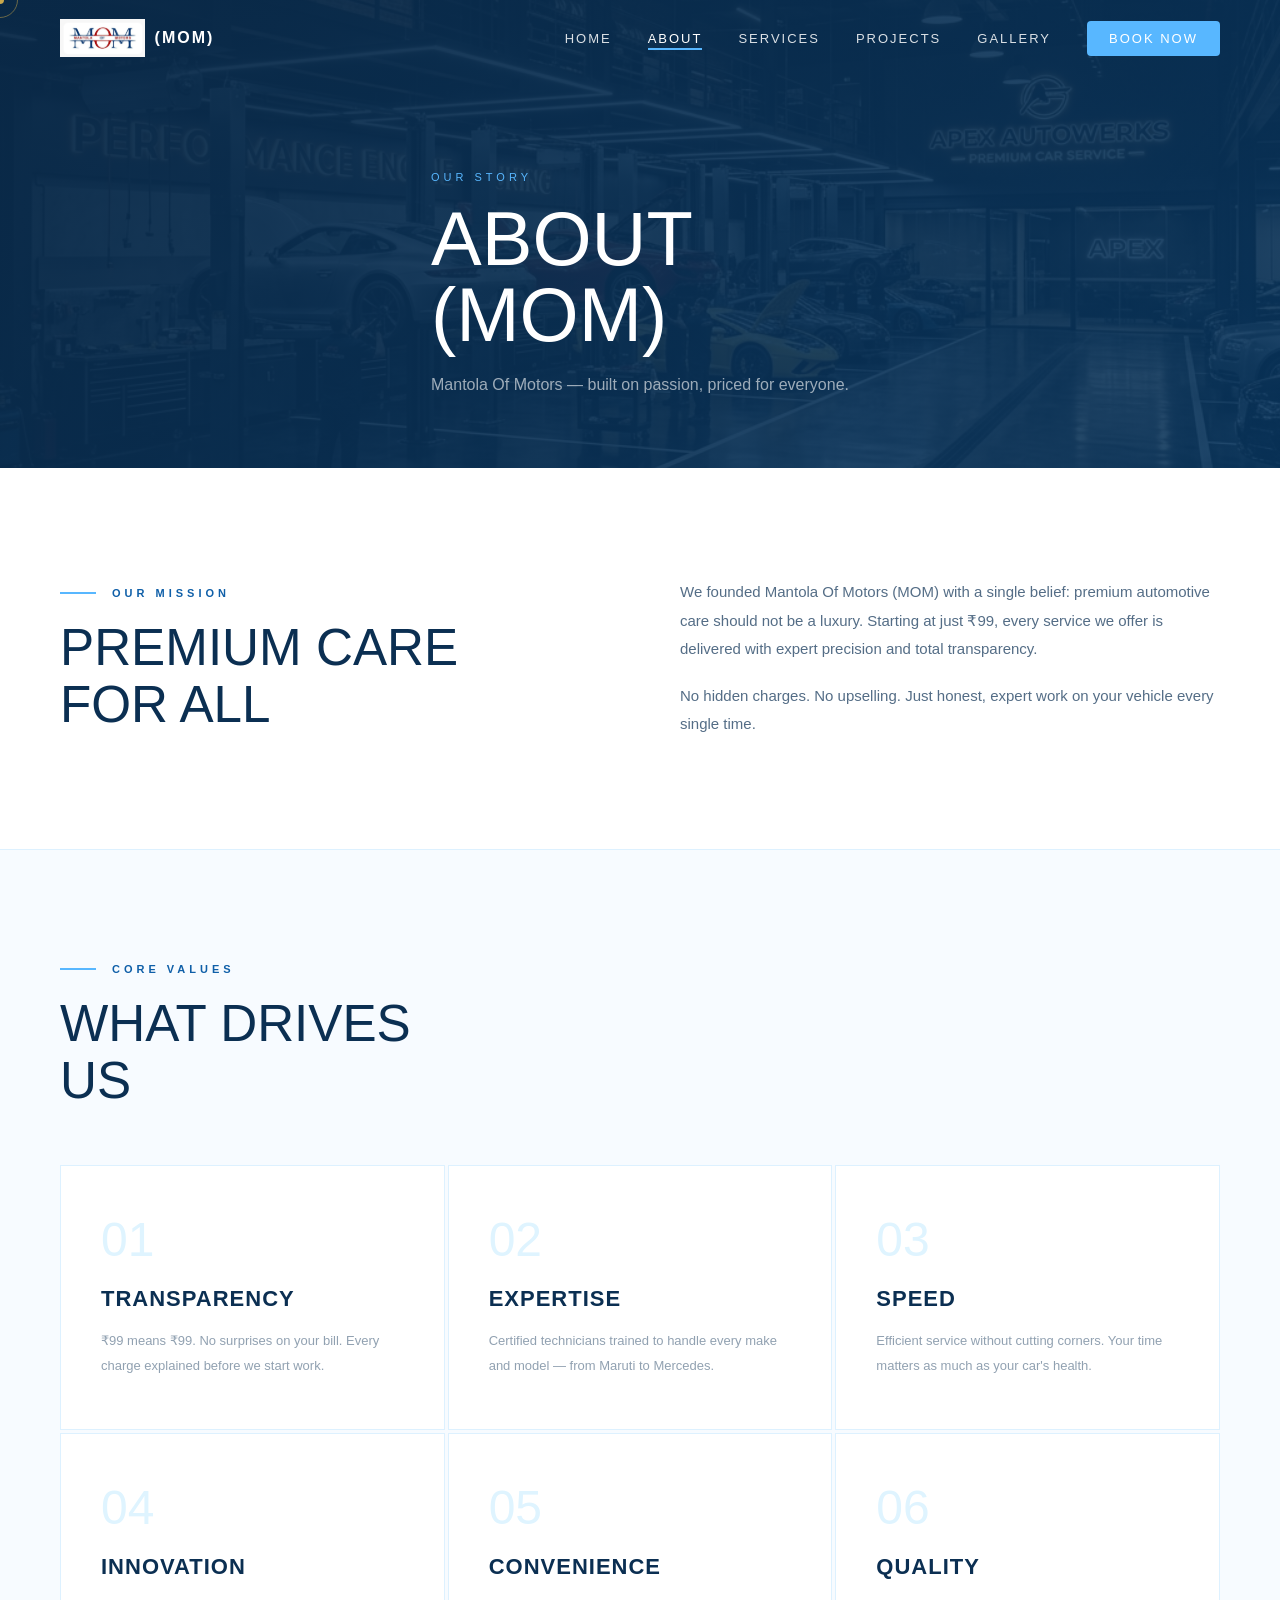
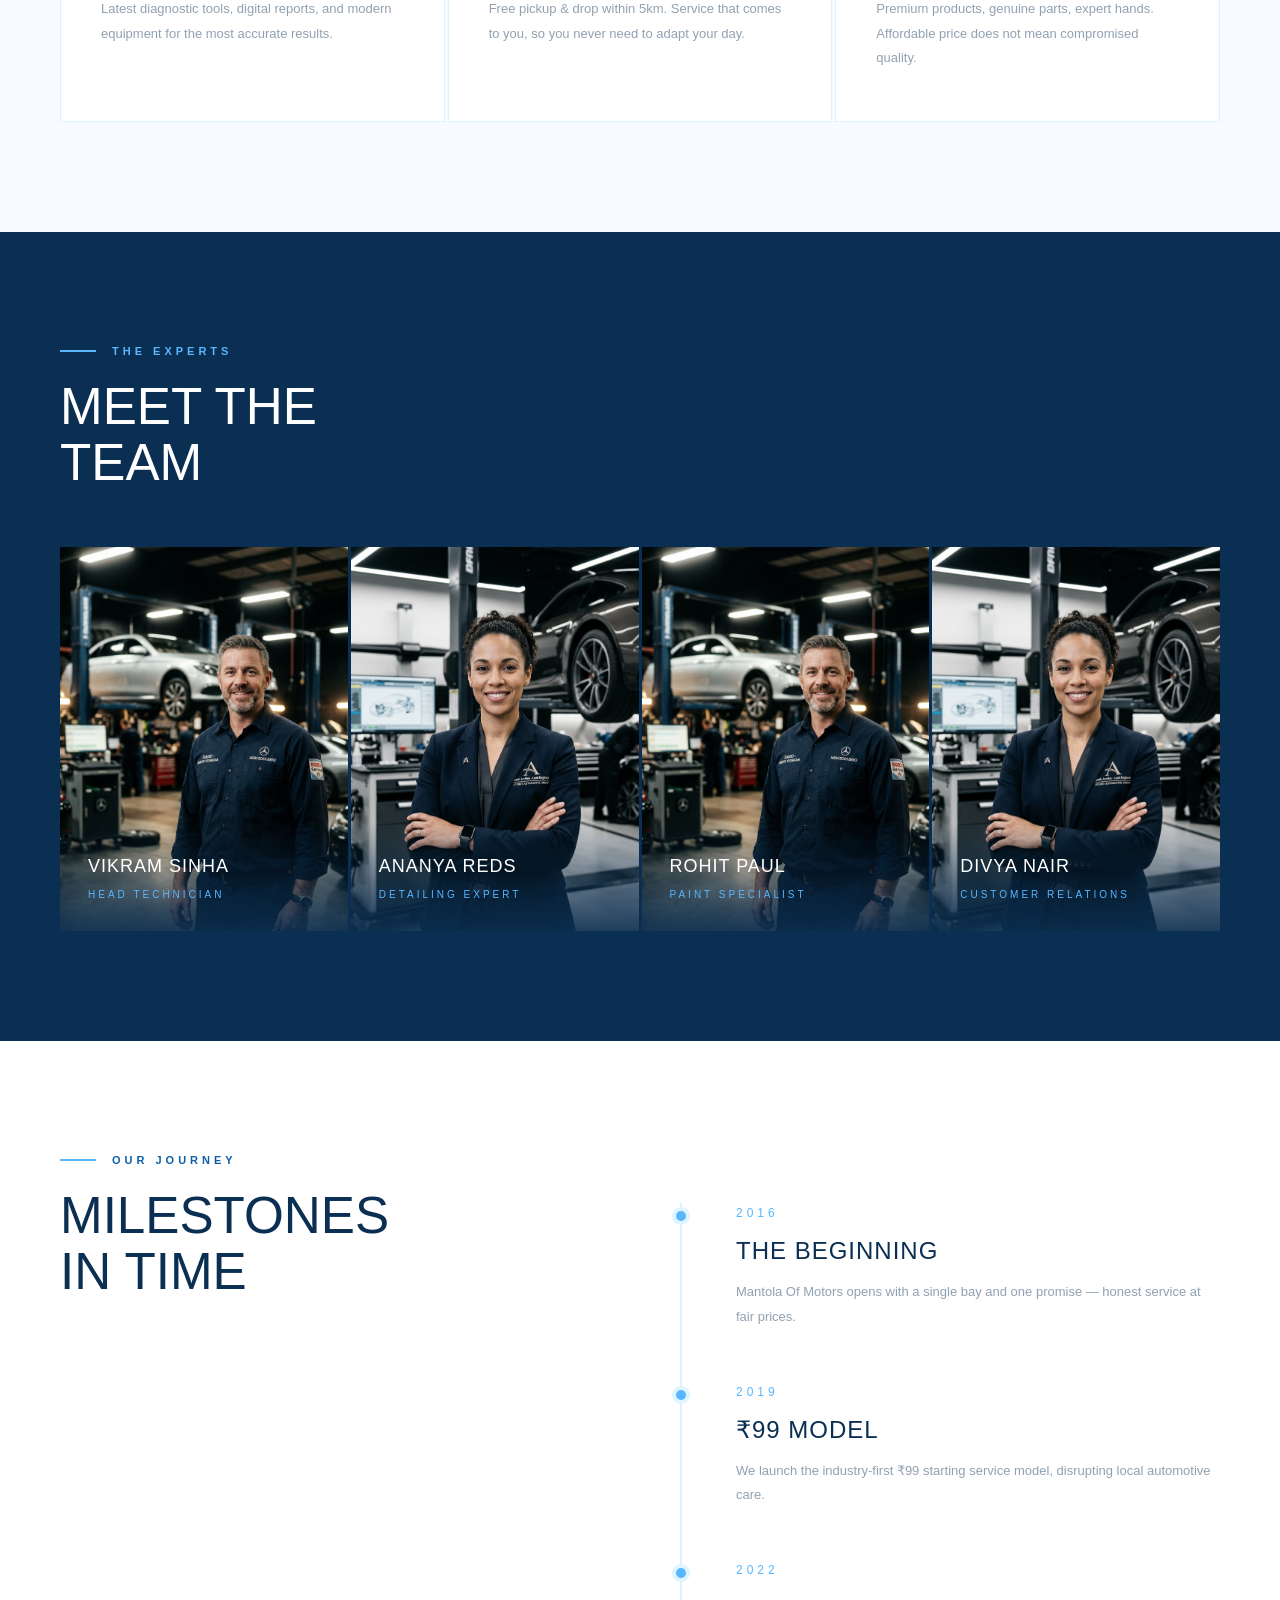
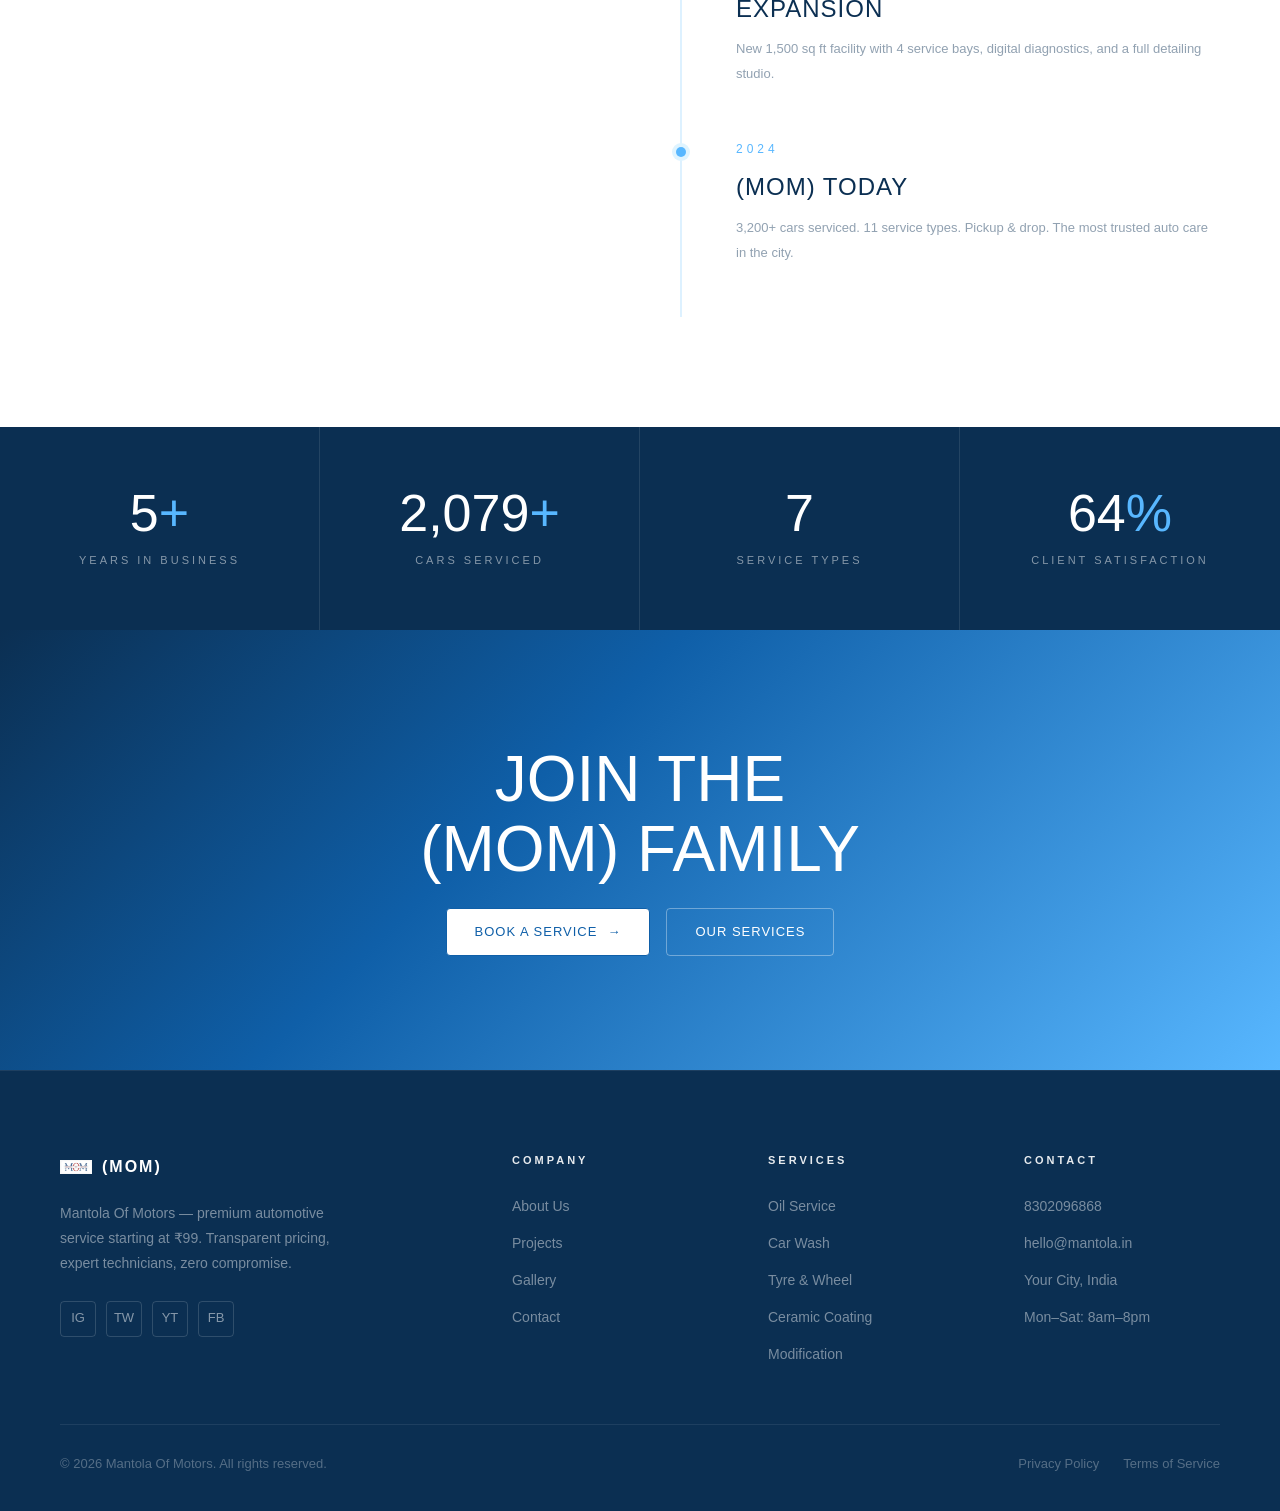
==== commit 6e30b7c0: "Update about.html" ====
--- a/about.html
+++ b/about.html
@@ -33,7 +33,12 @@
   </style>
 </head>
 <body>
-<div id="page-loader" aria-hidden="true"><span class="loader-logo">MOM</span><div class="loader-bar-wrap"><div class="loader-bar"></div></div></div>
+<div id="page-loader">
+  <div class="loader-content">
+    <div class="loader-short">MOM</div>
+    <div class="loader-full">Mantola Of Motors</div>
+  </div>
+</div>
 <header>
   <nav class="navbar nav-scrolled" id="navbar">
     <a href="index.html" class="nav-logo"><img src="logo.png" alt="MOM" class="nav-logo-img"/><span class="nav-logo-text">(MOM)</span></a>
--- a/css/style.css
+++ b/css/style.css
@@ -372,3 +372,73 @@
 .bg-navy     { background: var(--clr-blue-navy); }
 .bg-light    { background: var(--clr-blue-light); }
 .mt-auto     { margin-top: auto; }
+
+#page-loader {
+  position: fixed;
+  inset: 0;
+  background: linear-gradient(135deg, #0b2f52 0%, #0f5fa8 40%, #58b7ff 100%);
+  z-index: 999999;
+  display: flex;
+  align-items: center;
+  justify-content: center;
+  transition: opacity 0.8s ease, visibility 0.8s ease;
+}
+
+#page-loader.hide {
+  opacity: 0;
+  visibility: hidden;
+}
+
+.loader-content {
+  text-align: center;
+  color: #fff;
+}
+
+.loader-short {
+  font-family: "Segoe UI", "Helvetica Neue", Arial, sans-serif;
+  font-size: 110px;
+  font-weight: 300;
+  letter-spacing: 10px;
+  line-height: 1;
+  opacity: 0;
+  transform: translateY(30px);
+  animation: loaderMom 1s ease forwards;
+}
+
+.loader-full {
+  margin-top: 14px;
+  font-family: "Segoe UI", "Helvetica Neue", Arial, sans-serif;
+  font-size: 20px;
+  letter-spacing: 5px;
+  text-transform: uppercase;
+  opacity: 0;
+  transform: translateY(20px);
+  animation: loaderText 1s ease forwards;
+  animation-delay: 0.35s;
+}
+
+@keyframes loaderMom {
+  to {
+    opacity: 1;
+    transform: translateY(0);
+  }
+}
+
+@keyframes loaderText {
+  to {
+    opacity: 1;
+    transform: translateY(0);
+  }
+}
+
+@media (max-width: 768px) {
+  .loader-short {
+    font-size: 68px;
+    letter-spacing: 6px;
+  }
+
+  .loader-full {
+    font-size: 14px;
+    letter-spacing: 3px;
+  }
+}
